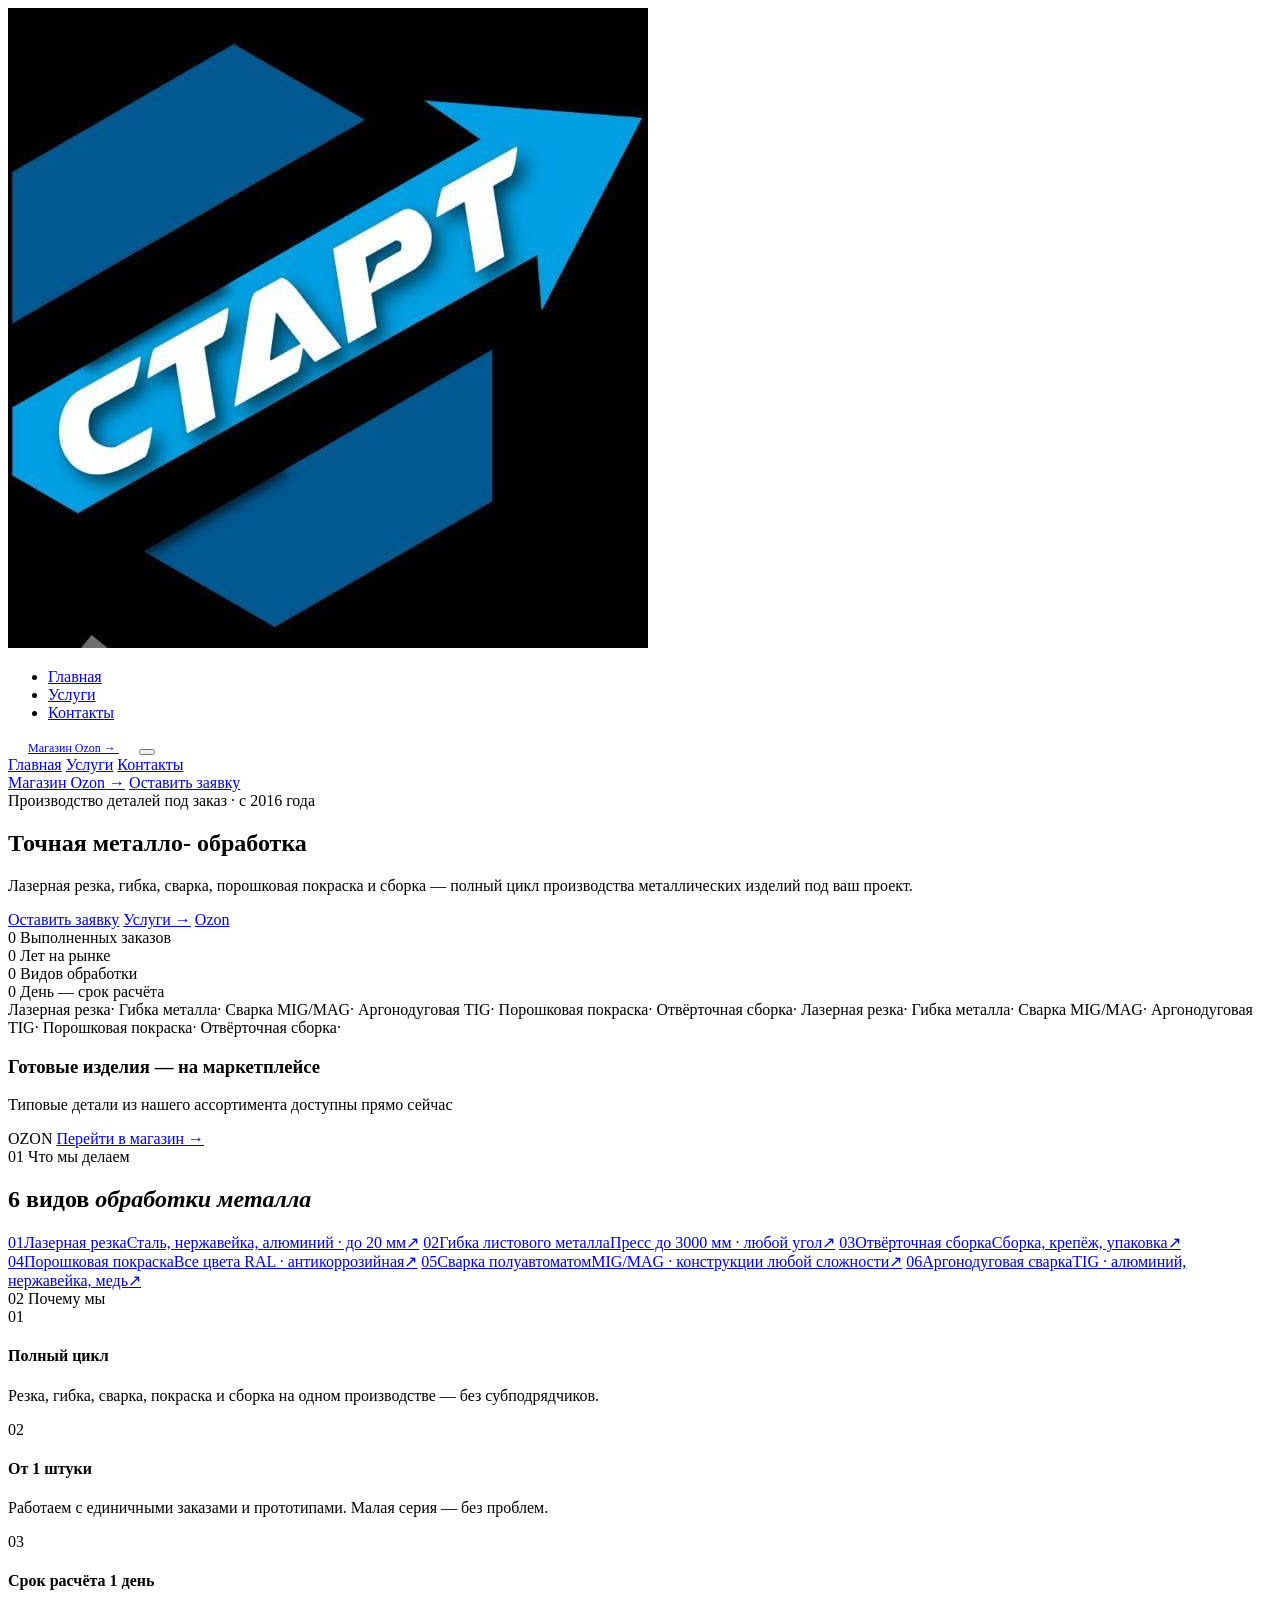
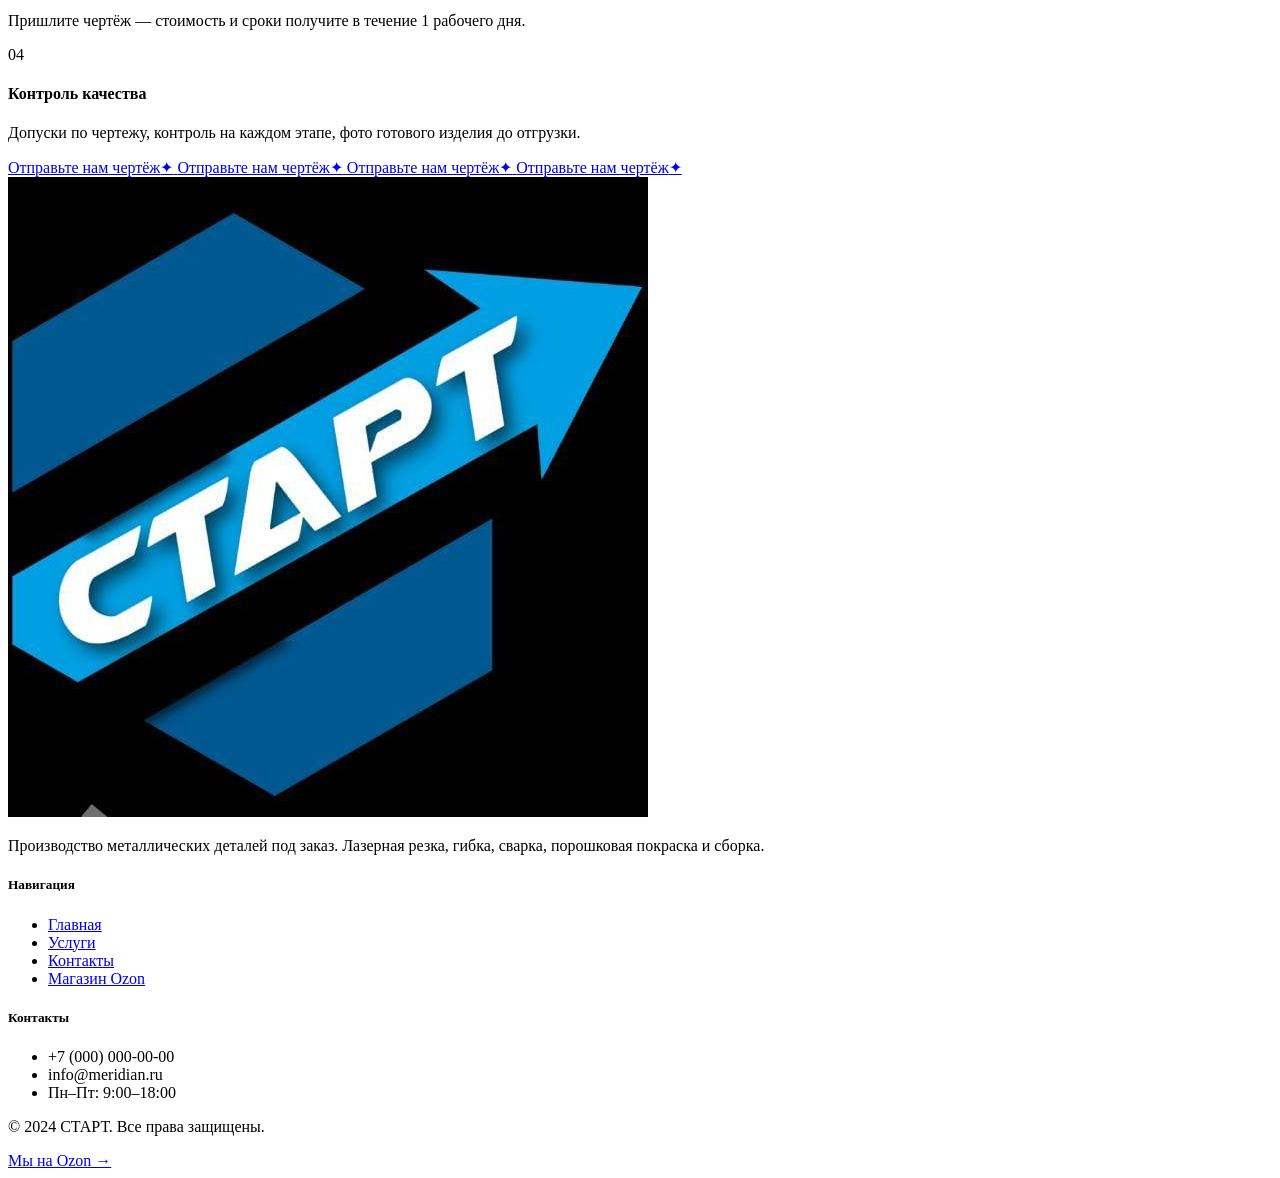
==== index.html @ c75abe1c "v 0.2" ====
<!DOCTYPE html>
<html lang="ru">
<head>
  <meta charset="UTF-8"/>
  <meta name="viewport" content="width=device-width, initial-scale=1.0"/>
  <title>СТАРТ — Металлообработка под заказ</title>
  <link rel="preconnect" href="https://fonts.googleapis.com"/>
  <link href="https://fonts.googleapis.com/css2?family=Playfair+Display:ital,wght@0,400;0,700;1,400;1,700&family=Barlow:wght@300;400;500&family=Barlow+Condensed:wght@300;400;500;600&display=swap" rel="stylesheet"/>
  <link rel="stylesheet" href="./css/base.css"/>
  <link rel="stylesheet" href="./css/index.css"/>
</head>
<body>
<div class="noise"></div>

<!-- NAV -->
<nav class="nav" id="nav">
  <a href="index.html" class="logo">
    <img src="logo.png" alt="СТАРТ" class="logo-img"/>
  </a>
  <ul class="nav-links">
    <li><a href="index.html"         class="nav-link active">Главная</a></li>
    <li><a href="html/services.html" class="nav-link">Услуги</a></li>
    <li><a href="html/contact.html"  class="nav-link">Контакты</a></li>
  </ul>
  <a href="https://www.ozon.ru" target="_blank" rel="noopener" class="btn-ozon" style="padding:10px 20px;font-size:12px;">
    Магазин Ozon →
  </a>
  <button class="burger" id="burger" onclick="toggleMenu()">
    <span></span><span></span><span></span>
  </button>
</nav>

<!-- MOBILE DRAWER -->
<div class="nav-drawer" id="navDrawer">
  <a href="index.html"         class="nav-link active" onclick="closeMenu()">Главная</a>
  <a href="html/services.html" class="nav-link"        onclick="closeMenu()">Услуги</a>
  <a href="html/contact.html"  class="nav-link"        onclick="closeMenu()">Контакты</a>
  <div class="drawer-btns">
    <a href="https://www.ozon.ru" target="_blank" rel="noopener" class="btn-ozon btn-full">Магазин Ozon →</a>
    <a href="html/contact.html" class="btn-solid btn-full" onclick="closeMenu()">Оставить заявку</a>
  </div>
</div>

<!-- HERO -->
<section class="hero">
  <div class="hero-visual">
    <div class="orb orb-1"></div>
    <div class="orb orb-2"></div>
    <div class="orb orb-3"></div>
  </div>
  <div class="hero-lines">
    <div class="hline" style="top:22%;left:0;width:38%"></div>
    <div class="hline" style="top:55%;right:0;width:44%"></div>
    <div class="hline" style="top:78%;left:0;width:20%"></div>
    <div class="vline" style="left:60%;top:0;height:100%"></div>
  </div>

  <div class="hero-body">
    <div class="hero-label">
      <span class="hero-label-line"></span>
      <span>Производство деталей под заказ · с 2016 года</span>
    </div>
    <h1 class="hero-heading">
      <span class="h-line" data-d="0">Точная</span>
      <span class="h-line" data-d="1">металло-</span>
      <span class="h-line" data-d="2">обработка</span>
    </h1>
    <div class="hero-foot">
      <p class="hero-desc">
        Лазерная резка, гибка, сварка, порошковая покраска и сборка —
        полный цикл производства металлических изделий под ваш проект.
      </p>
      <div class="hero-actions">
        <a href="html/contact.html"  class="btn-solid">Оставить заявку</a>
        <a href="html/services.html" class="btn-outline">Услуги →</a>
        <a href="https://www.ozon.ru" target="_blank" rel="noopener" class="btn-ozon">Ozon</a>
      </div>
    </div>
  </div>

  <div class="hero-stats">
    <div class="hero-stat">
      <span class="hero-stat-n" data-target="500">0</span>
      <span class="hero-stat-l">Выполненных заказов</span>
    </div>
    <div class="hero-stat">
      <span class="hero-stat-n" data-target="8">0</span>
      <span class="hero-stat-l">Лет на рынке</span>
    </div>
    <div class="hero-stat">
      <span class="hero-stat-n" data-target="6">0</span>
      <span class="hero-stat-l">Видов обработки</span>
    </div>
    <div class="hero-stat">
      <span class="hero-stat-n" data-target="1">0</span>
      <span class="hero-stat-l">День — срок расчёта</span>
    </div>
  </div>
</section>

<!-- TICKER -->
<div class="ticker-wrap">
  <div class="ticker">
    <span>Лазерная резка</span><span class="sep">·</span>
    <span>Гибка металла</span><span class="sep">·</span>
    <span>Сварка MIG/MAG</span><span class="sep">·</span>
    <span>Аргонодуговая TIG</span><span class="sep">·</span>
    <span>Порошковая покраска</span><span class="sep">·</span>
    <span>Отвёрточная сборка</span><span class="sep">·</span>
    <span>Лазерная резка</span><span class="sep">·</span>
    <span>Гибка металла</span><span class="sep">·</span>
    <span>Сварка MIG/MAG</span><span class="sep">·</span>
    <span>Аргонодуговая TIG</span><span class="sep">·</span>
    <span>Порошковая покраска</span><span class="sep">·</span>
    <span>Отвёрточная сборка</span><span class="sep">·</span>
  </div>
</div>

<!-- OZON BANNER -->
<div class="ozon-banner">
  <div class="container ozon-inner">
    <div class="ozon-text">
      <h3>Готовые изделия — на маркетплейсе</h3>
      <p>Типовые детали из нашего ассортимента доступны прямо сейчас</p>
    </div>
    <span class="ozon-logotype">OZON</span>
    <a href="https://www.ozon.ru" target="_blank" rel="noopener" class="btn-ozon">
      Перейти в магазин →
    </a>
  </div>
</div>

<!-- SERVICES -->
<section class="section">
  <div class="container">
    <div class="sec-head">
      <div class="sec-meta">
        <span class="sec-num">01</span>
        <span class="sec-tag">Что мы делаем</span>
      </div>
      <h2 class="sec-title">6 видов <em>обработки металла</em></h2>
    </div>
    <div class="svc-rows">
      <a href="html/services.html#laser"    class="svc-row reveal"><span class="svc-n">01</span><span class="svc-name">Лазерная резка</span><span class="svc-desc-short">Сталь, нержавейка, алюминий · до 20 мм</span><span class="svc-arrow">↗</span></a>
      <a href="html/services.html#bending"  class="svc-row reveal"><span class="svc-n">02</span><span class="svc-name">Гибка листового металла</span><span class="svc-desc-short">Пресс до 3000 мм · любой угол</span><span class="svc-arrow">↗</span></a>
      <a href="html/services.html#assembly" class="svc-row reveal"><span class="svc-n">03</span><span class="svc-name">Отвёрточная сборка</span><span class="svc-desc-short">Сборка, крепёж, упаковка</span><span class="svc-arrow">↗</span></a>
      <a href="html/services.html#painting" class="svc-row reveal"><span class="svc-n">04</span><span class="svc-name">Порошковая покраска</span><span class="svc-desc-short">Все цвета RAL · антикоррозийная</span><span class="svc-arrow">↗</span></a>
      <a href="html/services.html#mig"      class="svc-row reveal"><span class="svc-n">05</span><span class="svc-name">Сварка полуавтоматом</span><span class="svc-desc-short">MIG/MAG · конструкции любой сложности</span><span class="svc-arrow">↗</span></a>
      <a href="html/services.html#tig"      class="svc-row reveal"><span class="svc-n">06</span><span class="svc-name">Аргонодуговая сварка</span><span class="svc-desc-short">TIG · алюминий, нержавейка, медь</span><span class="svc-arrow">↗</span></a>
    </div>
  </div>
</section>


<!-- WHY -->
<section class="section">
  <div class="container">
    <div class="sec-head">
      <div class="sec-meta">
        <span class="sec-num">02</span>
        <span class="sec-tag">Почему мы</span>
      </div>
    </div>
    <div class="why-grid">
      <div class="why-item reveal"><div class="why-n">01</div><h4>Полный цикл</h4><p>Резка, гибка, сварка, покраска и сборка на одном производстве — без субподрядчиков.</p></div>
      <div class="why-item reveal"><div class="why-n">02</div><h4>От 1 штуки</h4><p>Работаем с единичными заказами и прототипами. Малая серия — без проблем.</p></div>
      <div class="why-item reveal"><div class="why-n">03</div><h4>Срок расчёта 1 день</h4><p>Пришлите чертёж — стоимость и сроки получите в течение 1 рабочего дня.</p></div>
      <div class="why-item reveal"><div class="why-n">04</div><h4>Контроль качества</h4><p>Допуски по чертежу, контроль на каждом этапе, фото готового изделия до отгрузки.</p></div>
    </div>
  </div>
</section>

<!-- MARQUEE CTA -->
<section class="marquee-cta">
  <a href="html/contact.html" class="marquee-cta-inner">
    <div class="marquee-track">
      <span>Отправьте нам чертёж</span><span class="mc-dot">✦</span>
      <span>Отправьте нам чертёж</span><span class="mc-dot">✦</span>
      <span>Отправьте нам чертёж</span><span class="mc-dot">✦</span>
      <span>Отправьте нам чертёж</span><span class="mc-dot">✦</span>
    </div>
  </a>
</section>

<!-- FOOTER -->
<footer class="footer">
  <div class="container">
    <div class="footer-grid">
      <div class="footer-brand">
        <a href="index.html" class="logo">
    <img src="logo.png" alt="СТАРТ" class="logo-img"/>
  </a>
        <p>Производство металлических деталей под заказ. Лазерная резка, гибка, сварка, порошковая покраска и сборка.</p>
      </div>
      <div class="footer-col">
        <h5>Навигация</h5>
        <ul>
          <li><a href="index.html">Главная</a></li>
          <li><a href="html/services.html">Услуги</a></li>
          <li><a href="html/contact.html">Контакты</a></li>
          <li><a href="https://www.ozon.ru" target="_blank" rel="noopener">Магазин Ozon</a></li>
        </ul>
      </div>
      <div class="footer-col">
        <h5>Контакты</h5>
        <ul>
          <li><span>+7 (000) 000-00-00</span></li>
          <li><span>info@meridian.ru</span></li>
          <li><span>Пн–Пт: 9:00–18:00</span></li>
        </ul>
      </div>
    </div>
    <div class="footer-bottom">
      <p class="footer-copy">© 2024 СТАРТ. Все права защищены.</p>
      <a href="https://www.ozon.ru" target="_blank" rel="noopener" class="footer-ozon">Мы на Ozon →</a>
    </div>
  </div>
</footer>

<script src="js/main.js"></script>
</body>
</html>
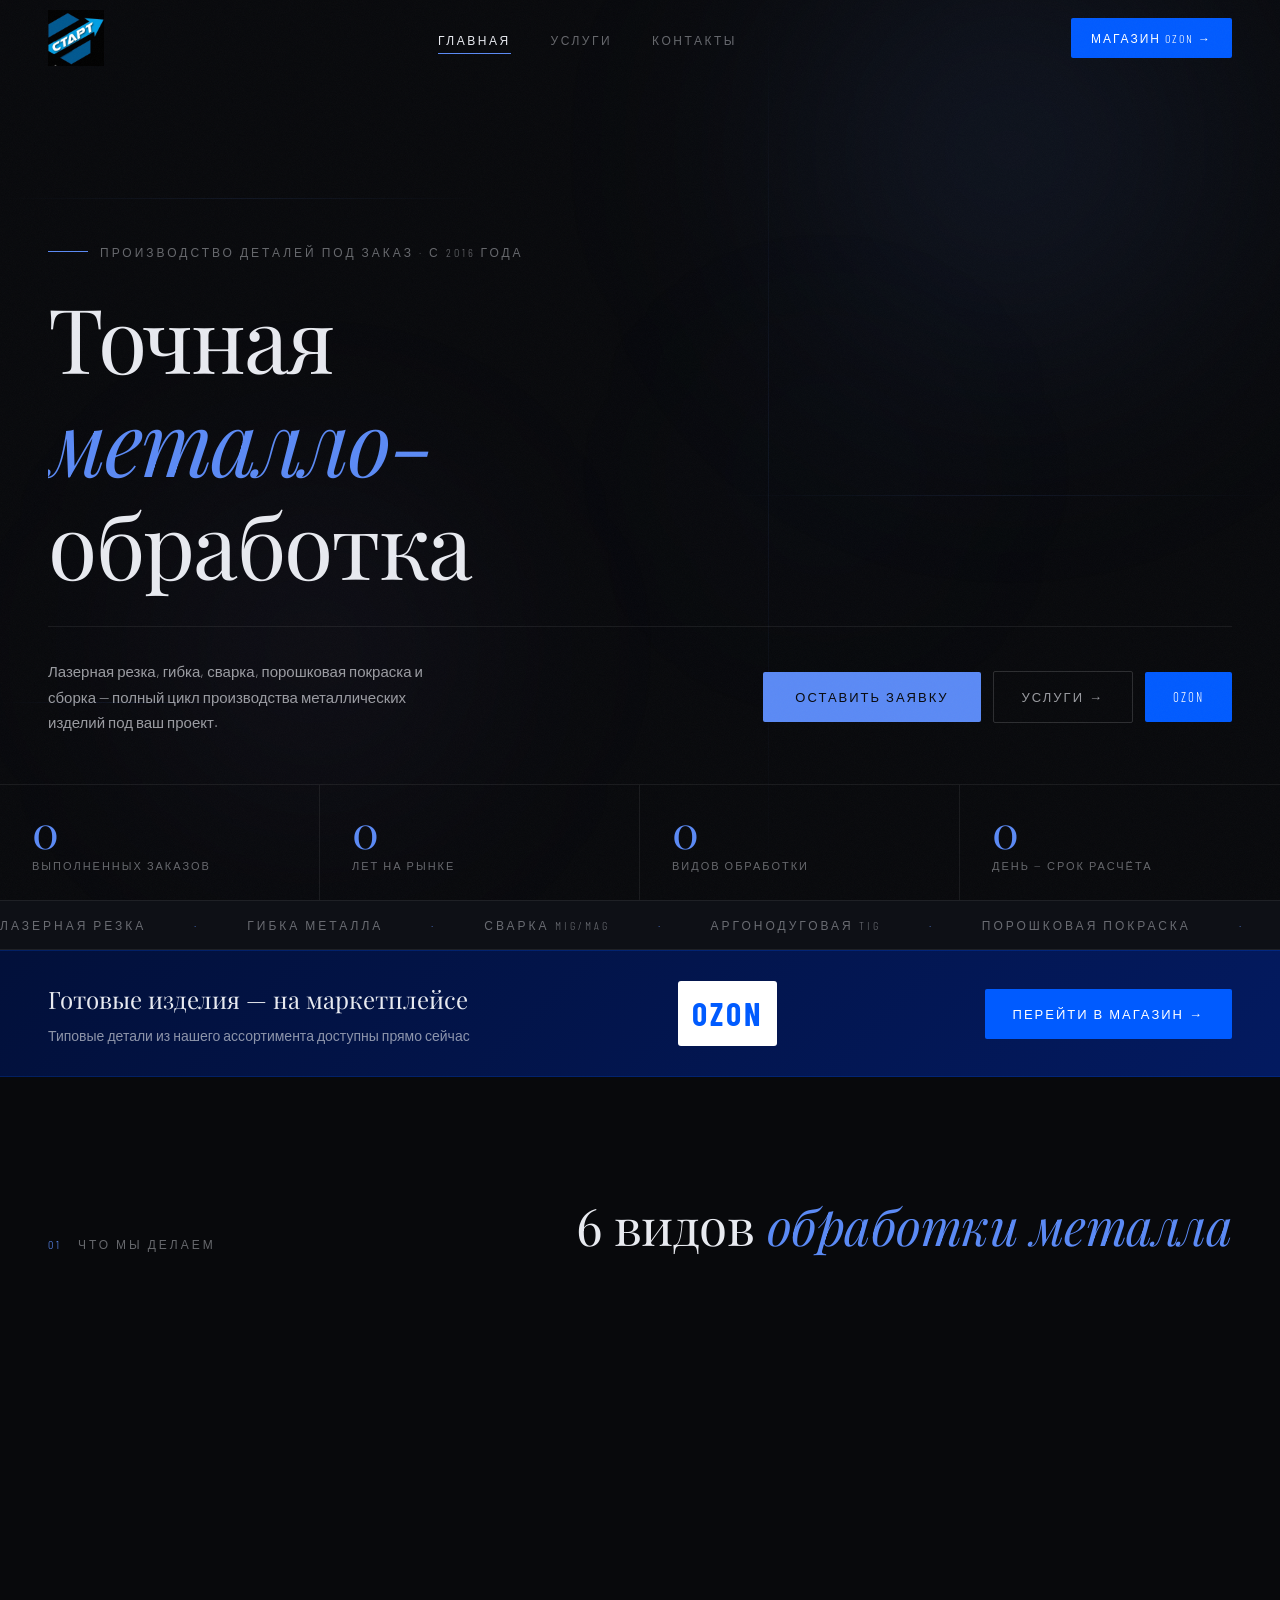
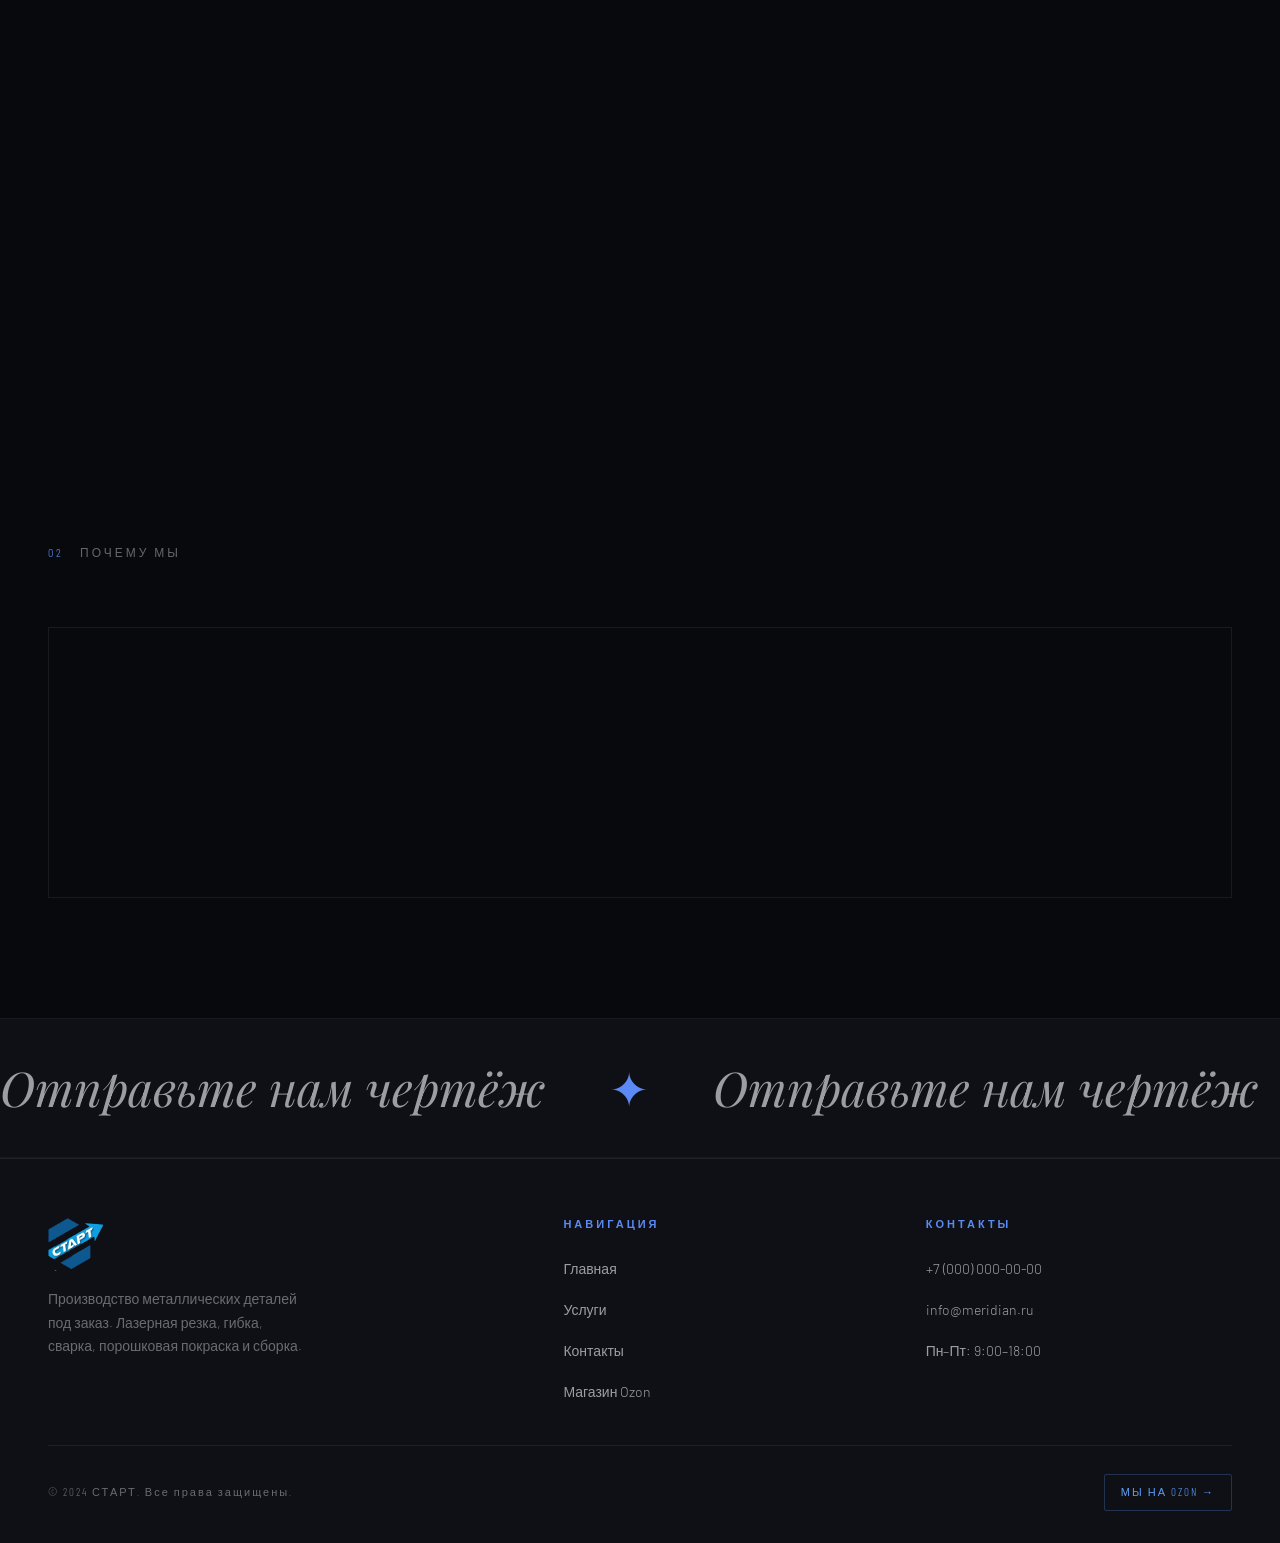
==== commit 33e1415a: "v 0.2" ====
--- a/index.html
+++ b/index.html
@@ -6,8 +6,8 @@
   <title>СТАРТ — Металлообработка под заказ</title>
   <link rel="preconnect" href="https://fonts.googleapis.com"/>
   <link href="https://fonts.googleapis.com/css2?family=Playfair+Display:ital,wght@0,400;0,700;1,400;1,700&family=Barlow:wght@300;400;500&family=Barlow+Condensed:wght@300;400;500;600&display=swap" rel="stylesheet"/>
-  <link rel="stylesheet" href="./css/base.css"/>
-  <link rel="stylesheet" href="./css/index.css"/>
+  <link rel="stylesheet" href="../CSS/base.css"/>
+  <link rel="stylesheet" href="../CSS/index.css"/>
 </head>
 <body>
 <div class="noise"></div>
--- a/CSS/base.css
+++ b/CSS/base.css
@@ -0,0 +1,621 @@
+/* =============================================
+   BASE.CSS — Общие стили
+   Тот же визуальный язык: Playfair + Barlow,
+   тёмный фон, атмосферные орбы, noise.
+   Акцент — янтарно-стальной под металл.
+   Курсор — стандартный браузерный.
+   ============================================= */
+
+:root {
+  --ink:        #08090c;
+  --ink-2:      #0e1016;
+  --ink-3:      #161820;
+  --surface:    #1c1e28;
+  --border:     rgba(255,255,255,0.07);
+  --border-hi:  rgba(255,255,255,0.15);
+  --text:       #e8eaf0;
+  --muted:      rgba(232,234,240,0.42);
+  --muted-hi:   rgba(232,234,240,0.65);
+  --accent:     #5b8af5;          /* синий — оригинальный акцент   */
+  --accent-2:   #a78bfa;          /* фиолетовый второй акцент      */
+  --accent-glow:rgba(91,138,245,0.18);
+  --accent-dim: rgba(91,138,245,0.10);
+
+  --ff-display: 'Playfair Display', serif;
+  --ff-body:    'Barlow', sans-serif;
+  --ff-cond:    'Barlow Condensed', sans-serif;
+
+  --nav-h: 76px;
+  --ease:  cubic-bezier(0.22, 1, 0.36, 1);
+}
+
+*, *::before, *::after { box-sizing: border-box; margin: 0; padding: 0; }
+html { scroll-behavior: smooth; }
+
+body {
+  background: var(--ink);
+  color: var(--text);
+  font-family: var(--ff-body);
+  font-size: 17px;
+  font-weight: 300;
+  line-height: 1.7;
+  overflow-x: hidden;
+}
+
+a { color: inherit; text-decoration: none; }
+img { max-width: 100%; display: block; }
+
+/* NOISE */
+.noise {
+  position: fixed;
+  inset: 0;
+  z-index: 999;
+  pointer-events: none;
+  opacity: 0.032;
+  background-image: url("data:image/svg+xml,%3Csvg viewBox='0 0 256 256' xmlns='http://www.w3.org/2000/svg'%3E%3Cfilter id='n'%3E%3CfeTurbulence type='fractalNoise' baseFrequency='0.9' numOctaves='4' stitchTiles='stitch'/%3E%3C/filter%3E%3Crect width='100%25' height='100%25' filter='url(%23n)'/%3E%3C/svg%3E");
+  background-size: 180px;
+}
+
+/* ─── UTILITIES ────────────────────────────── */
+.container {
+  max-width: 1280px;
+  margin: 0 auto;
+  padding: 0 48px;
+}
+
+.section { padding: 120px 0; }
+
+.sec-head {
+  display: flex;
+  justify-content: space-between;
+  align-items: flex-end;
+  margin-bottom: 64px;
+  gap: 24px;
+}
+
+.sec-meta { display: flex; align-items: center; gap: 16px; }
+
+.sec-num {
+  font-family: var(--ff-cond);
+  font-size: 12px;
+  letter-spacing: 3px;
+  color: var(--accent);
+}
+
+.sec-tag {
+  font-family: var(--ff-cond);
+  font-size: 12px;
+  letter-spacing: 3px;
+  text-transform: uppercase;
+  color: var(--muted);
+}
+
+.sec-title {
+  font-family: var(--ff-display);
+  font-size: clamp(34px, 4vw, 52px);
+  font-weight: 400;
+  line-height: 1.12;
+  letter-spacing: -0.5px;
+}
+
+.sec-title em { font-style: italic; color: var(--accent); }
+
+.sec-link {
+  font-family: var(--ff-cond);
+  font-size: 13px;
+  letter-spacing: 2px;
+  text-transform: uppercase;
+  color: var(--muted-hi);
+  border-bottom: 1px solid var(--border-hi);
+  padding-bottom: 2px;
+  transition: color 0.3s, border-color 0.3s;
+  white-space: nowrap;
+}
+
+.sec-link:hover { color: var(--accent); border-color: var(--accent); }
+
+/* ─── BUTTONS ──────────────────────────────── */
+.btn-solid {
+  display: inline-flex;
+  align-items: center;
+  gap: 10px;
+  background: var(--accent);
+  color: #08090c;
+  font-family: var(--ff-cond);
+  font-size: 13px;
+  letter-spacing: 2px;
+  text-transform: uppercase;
+  padding: 14px 32px;
+  border: none;
+  border-radius: 2px;
+  cursor: pointer;
+  transition: transform 0.3s var(--ease), box-shadow 0.3s var(--ease);
+  position: relative;
+  overflow: hidden;
+}
+
+.btn-solid::after {
+  content: '';
+  position: absolute;
+  inset: 0;
+  background: linear-gradient(135deg, transparent 40%, rgba(255,255,255,0.15));
+  opacity: 0;
+  transition: opacity 0.3s;
+}
+
+.btn-solid:hover { transform: translateY(-2px); box-shadow: 0 12px 36px var(--accent-glow); }
+.btn-solid:hover::after { opacity: 1; }
+
+.btn-outline {
+  display: inline-flex;
+  align-items: center;
+  gap: 10px;
+  font-family: var(--ff-cond);
+  font-size: 13px;
+  letter-spacing: 2px;
+  text-transform: uppercase;
+  color: var(--muted-hi);
+  border: 1px solid var(--border-hi);
+  padding: 14px 28px;
+  border-radius: 2px;
+  cursor: pointer;
+  transition: all 0.3s var(--ease);
+  background: none;
+}
+
+.btn-outline:hover {
+  color: var(--text);
+  border-color: var(--accent);
+  background: var(--accent-glow);
+}
+
+.btn-ozon {
+  display: inline-flex;
+  align-items: center;
+  gap: 8px;
+  background: #005bff;
+  color: #fff;
+  font-family: var(--ff-cond);
+  font-size: 13px;
+  letter-spacing: 2px;
+  text-transform: uppercase;
+  padding: 14px 28px;
+  border-radius: 2px;
+  cursor: pointer;
+  border: none;
+  transition: transform 0.3s var(--ease), box-shadow 0.3s;
+}
+
+.btn-ozon:hover {
+  transform: translateY(-2px);
+  box-shadow: 0 10px 32px rgba(0,91,255,0.35);
+}
+
+.btn-full { width: 100%; justify-content: center; }
+
+/* ─── NAVIGATION ───────────────────────────── */
+.nav {
+  position: fixed;
+  inset: 0 0 auto;
+  z-index: 500;
+  height: var(--nav-h);
+  display: flex;
+  align-items: center;
+  justify-content: space-between;
+  padding: 0 48px;
+  transition: background 0.4s, border-color 0.4s;
+}
+
+.nav.scrolled {
+  background: rgba(8,9,12,0.93);
+  backdrop-filter: blur(24px);
+  -webkit-backdrop-filter: blur(24px);
+  border-bottom: 1px solid var(--border);
+}
+
+.logo {
+  display: flex;
+  align-items: center;
+  flex-shrink: 0;
+}
+
+.logo-img {
+  height: 56px;
+  width: auto;
+  display: block;
+  object-fit: contain;
+  mix-blend-mode: lighten;
+}
+
+/* Fallback-текст (если картинка не загрузится) */
+.logo-name {
+  font-family: var(--ff-cond);
+  font-size: 15px;
+  font-weight: 500;
+  letter-spacing: 5px;
+  text-transform: uppercase;
+  line-height: 1;
+}
+
+.logo-sub {
+  font-family: var(--ff-body);
+  font-size: 9px;
+  letter-spacing: 2px;
+  text-transform: uppercase;
+  color: var(--muted);
+  margin-top: 3px;
+}
+
+.nav-links {
+  display: flex;
+  list-style: none;
+  gap: 40px;
+  align-items: center;
+}
+
+.nav-link {
+  font-family: var(--ff-cond);
+  font-size: 12px;
+  letter-spacing: 2.5px;
+  text-transform: uppercase;
+  color: var(--muted);
+  position: relative;
+  transition: color 0.3s;
+  padding: 4px 0;
+}
+
+.nav-link::after {
+  content: '';
+  position: absolute;
+  bottom: -3px; left: 0;
+  width: 0; height: 1px;
+  background: var(--accent);
+  transition: width 0.3s var(--ease);
+}
+
+.nav-link:hover, .nav-link.active { color: var(--text); }
+.nav-link:hover::after, .nav-link.active::after { width: 100%; }
+
+/* BURGER */
+.burger {
+  display: none;
+  flex-direction: column;
+  gap: 5px;
+  background: none;
+  border: none;
+  cursor: pointer;
+  padding: 6px;
+}
+
+.burger span {
+  display: block;
+  height: 1.5px;
+  background: var(--text);
+  border-radius: 2px;
+  transition: all 0.3s var(--ease);
+}
+
+.burger span:nth-child(1) { width: 22px; }
+.burger span:nth-child(2) { width: 16px; }
+.burger span:nth-child(3) { width: 22px; }
+
+.burger.open span:nth-child(1) { transform: translateY(6.5px) rotate(45deg); width: 22px; }
+.burger.open span:nth-child(2) { opacity: 0; transform: scaleX(0); }
+.burger.open span:nth-child(3) { transform: translateY(-6.5px) rotate(-45deg); width: 22px; }
+
+/* MOBILE DRAWER */
+.nav-drawer {
+  display: none;
+  position: fixed;
+  top: var(--nav-h);
+  left: 0; right: 0;
+  background: rgba(8,9,12,0.98);
+  backdrop-filter: blur(24px);
+  border-bottom: 1px solid var(--border);
+  padding: 36px 24px;
+  flex-direction: column;
+  gap: 4px;
+  z-index: 490;
+}
+
+.nav-drawer.open { display: flex; }
+
+.nav-drawer .nav-link {
+  font-size: 22px;
+  letter-spacing: 3px;
+  padding: 14px 0;
+  border-bottom: 1px solid var(--border);
+  color: var(--muted-hi);
+}
+
+.nav-drawer .nav-link::after { display: none; }
+.nav-drawer .nav-link:hover,
+.nav-drawer .nav-link.active { color: var(--accent); }
+
+.drawer-btns {
+  display: flex;
+  flex-direction: column;
+  gap: 10px;
+  margin-top: 20px;
+}
+
+/* ─── HERO BG ELEMENTS ─────────────────────── */
+.hero-visual {
+  position: absolute;
+  inset: 0;
+  overflow: hidden;
+  pointer-events: none;
+}
+
+.orb {
+  position: absolute;
+  border-radius: 50%;
+  filter: blur(110px);
+}
+
+.orb-1 {
+  width: 700px; height: 700px;
+  background: radial-gradient(circle, rgba(91,138,245,0.12), transparent 65%);
+  top: -200px; right: -80px;
+  animation: drift1 12s ease-in-out infinite;
+}
+
+.orb-2 {
+  width: 500px; height: 500px;
+  background: radial-gradient(circle, rgba(167,139,250,0.08), transparent 65%);
+  bottom: 0; left: 5%;
+  animation: drift2 16s ease-in-out infinite;
+}
+
+.orb-3 {
+  width: 320px; height: 320px;
+  background: radial-gradient(circle, rgba(91,138,245,0.06), transparent 65%);
+  top: 35%; left: 52%;
+  animation: drift1 20s ease-in-out infinite reverse;
+}
+
+@keyframes drift1 {
+  0%,100% { transform: translate(0,0) scale(1); }
+  50%      { transform: translate(-40px,50px) scale(1.04); }
+}
+@keyframes drift2 {
+  0%,100% { transform: translate(0,0); }
+  50%      { transform: translate(50px,-30px); }
+}
+
+/* ─── INNER PAGE HERO ──────────────────────── */
+.inner-hero {
+  position: relative;
+  padding: calc(var(--nav-h) + 80px) 0 72px;
+  border-bottom: 1px solid var(--border);
+  overflow: hidden;
+  min-height: 48vh;
+  display: flex;
+  align-items: flex-end;
+}
+
+.inner-hero-body {
+  position: relative;
+  z-index: 1;
+  width: 100%;
+}
+
+.breadcrumb {
+  display: flex;
+  align-items: center;
+  gap: 12px;
+  margin-bottom: 20px;
+  animation: revealUp 0.6s var(--ease) 0.15s both;
+}
+
+.breadcrumb-sep { color: var(--border-hi); font-family: var(--ff-cond); }
+
+.breadcrumb span {
+  font-family: var(--ff-cond);
+  font-size: 12px;
+  letter-spacing: 2px;
+  text-transform: uppercase;
+  color: var(--muted);
+}
+
+.breadcrumb .bc-active { color: var(--accent); }
+
+.inner-hero-title {
+  font-family: var(--ff-display);
+  font-size: clamp(56px, 9vw, 116px);
+  font-weight: 400;
+  line-height: 1.1;
+  letter-spacing: -2px;
+  overflow: visible;
+  animation: revealUp 0.8s var(--ease) 0.3s both;
+}
+
+.inner-hero-title em {
+  font-style: italic;
+  color: var(--accent);
+  display: block;
+  overflow: visible;
+}
+
+/* ─── TICKER ───────────────────────────────── */
+.ticker-wrap {
+  overflow: hidden;
+  border-top: 1px solid var(--border);
+  border-bottom: 1px solid var(--border);
+  background: var(--ink-2);
+  padding: 14px 0;
+}
+
+.ticker {
+  display: flex;
+  gap: 48px;
+  width: max-content;
+  animation: tickerMove 22s linear infinite;
+  white-space: nowrap;
+}
+
+.ticker span {
+  font-family: var(--ff-cond);
+  font-size: 12px;
+  letter-spacing: 3px;
+  text-transform: uppercase;
+  color: var(--muted);
+}
+
+.ticker .sep { color: var(--accent); }
+
+@keyframes tickerMove {
+  from { transform: translateX(0); }
+  to   { transform: translateX(-50%); }
+}
+
+/* ─── MARQUEE CTA ──────────────────────────── */
+.marquee-cta {
+  overflow: hidden;
+  border-top: 1px solid var(--border);
+  border-bottom: 1px solid var(--border);
+}
+
+.marquee-cta-inner {
+  display: block;
+  padding: 28px 0;
+  background: var(--ink-2);
+  transition: background 0.3s;
+}
+
+.marquee-cta-inner:hover { background: var(--ink-3); }
+
+.marquee-track {
+  display: flex;
+  width: max-content;
+  gap: 64px;
+  white-space: nowrap;
+  animation: tickerMove 16s linear infinite;
+}
+
+.marquee-track span {
+  font-family: var(--ff-display);
+  font-size: clamp(28px, 4vw, 48px);
+  font-weight: 400;
+  font-style: italic;
+  color: var(--muted-hi);
+  transition: color 0.3s;
+}
+
+.marquee-cta-inner:hover .marquee-track span { color: var(--text); }
+.mc-dot { font-style: normal !important; color: var(--accent) !important; }
+
+/* ─── FOOTER ───────────────────────────────── */
+.footer {
+  padding: 56px 0 32px;
+  border-top: 1px solid var(--border);
+  background: var(--ink-2);
+}
+
+.footer-grid {
+  display: grid;
+  grid-template-columns: 1.5fr 1fr 1fr;
+  gap: 56px;
+  margin-bottom: 40px;
+}
+
+.footer-brand p {
+  font-size: 14px;
+  color: var(--muted);
+  line-height: 1.7;
+  max-width: 260px;
+  margin-top: 16px;
+}
+
+.footer-col h5 {
+  font-family: var(--ff-cond);
+  font-size: 11px;
+  letter-spacing: 3px;
+  text-transform: uppercase;
+  color: var(--accent);
+  margin-bottom: 20px;
+}
+
+.footer-col ul { list-style: none; display: flex; flex-direction: column; gap: 12px; }
+
+.footer-col li a,
+.footer-col li span {
+  font-size: 14px;
+  color: var(--muted-hi);
+  transition: color 0.3s;
+}
+
+.footer-col li a:hover { color: var(--accent); }
+
+.footer-bottom {
+  display: flex;
+  align-items: center;
+  justify-content: space-between;
+  padding-top: 28px;
+  border-top: 1px solid var(--border);
+}
+
+.footer-copy {
+  font-family: var(--ff-cond);
+  font-size: 11px;
+  letter-spacing: 2px;
+  color: var(--muted);
+}
+
+.footer-ozon {
+  display: inline-flex;
+  align-items: center;
+  gap: 8px;
+  font-family: var(--ff-cond);
+  font-size: 11px;
+  letter-spacing: 2px;
+  text-transform: uppercase;
+  color: #5b9cf6;
+  border: 1px solid rgba(91,156,246,0.25);
+  padding: 8px 16px;
+  border-radius: 2px;
+  transition: all 0.3s;
+}
+
+.footer-ozon:hover { background: rgba(91,156,246,0.1); border-color: #5b9cf6; }
+
+/* ─── SCROLL REVEAL ────────────────────────── */
+.reveal {
+  opacity: 0;
+  transform: translateY(24px);
+  transition: opacity 0.65s var(--ease), transform 0.65s var(--ease);
+}
+.reveal.in { opacity: 1; transform: none; }
+
+/* ─── KEYFRAMES ────────────────────────────── */
+@keyframes revealUp {
+  from { opacity: 0; transform: translateY(20px); }
+  to   { opacity: 1; transform: none; }
+}
+
+/* inset отрицательный — гарантирует что буквы не обрезаются сверху/снизу */
+@keyframes revealClip {
+  from { clip-path: inset(110% 0 0 0); }
+  to   { clip-path: inset(-20% 0 -20% 0); }
+}
+
+/* ─── RESPONSIVE BASE ──────────────────────── */
+@media (max-width: 960px) {
+  .container { padding: 0 24px; }
+  .nav { padding: 0 24px; }
+  .nav-links { display: none; }
+  .nav .btn-ozon { display: none; }
+  .burger { display: flex; }
+  .section { padding: 80px 0; }
+  .footer-grid { grid-template-columns: 1fr 1fr; gap: 36px; }
+  .footer-brand { grid-column: 1 / -1; }
+  .footer-bottom { flex-direction: column; gap: 16px; text-align: center; }
+}
+
+@media (max-width: 480px) {
+  .container { padding: 0 16px; }
+  .nav { padding: 0 16px; }
+  .footer-grid { grid-template-columns: 1fr; }
+  .section { padding: 60px 0; }
+  .inner-hero-title { letter-spacing: -1.5px; }
+}
--- a/CSS/index.css
+++ b/CSS/index.css
@@ -0,0 +1,383 @@
+/* =============================================
+   INDEX.CSS — Главная страница
+   ============================================= */
+
+/* ─── HERO ─────────────────────────────────── */
+.hero {
+  position: relative;
+  min-height: 100svh;
+  display: flex;
+  flex-direction: column;
+  justify-content: flex-end;
+  padding-top: var(--nav-h);
+  overflow: hidden;
+}
+
+.hero-lines {
+  position: absolute;
+  inset: 0;
+  pointer-events: none;
+}
+
+.hline {
+  position: absolute;
+  height: 1px;
+  background: linear-gradient(to right, transparent, rgba(91,138,245,0.1), transparent);
+}
+
+.vline {
+  position: absolute;
+  width: 1px;
+  background: linear-gradient(to bottom, transparent, rgba(91,138,245,0.08), transparent);
+}
+
+.hero-body {
+  position: relative;
+  z-index: 1;
+  padding: 60px 48px 0;
+  max-width: 1280px;
+  margin: 0 auto;
+  width: 100%;
+}
+
+.hero-label {
+  display: flex;
+  align-items: center;
+  gap: 12px;
+  margin-bottom: 28px;
+  opacity: 0;
+  animation: revealUp 0.8s var(--ease) 0.25s forwards;
+}
+
+.hero-label-line {
+  display: block;
+  width: 40px; height: 1px;
+  background: var(--accent);
+  flex-shrink: 0;
+}
+
+.hero-label span {
+  font-family: var(--ff-cond);
+  font-size: 12px;
+  letter-spacing: 3px;
+  text-transform: uppercase;
+  color: var(--muted);
+}
+
+.hero-heading {
+  font-family: var(--ff-display);
+  font-size: clamp(48px, 7vw, 100px);
+  font-weight: 400;
+  line-height: 1.05;
+  letter-spacing: -2px;
+  margin-bottom: 0;
+  overflow: visible;
+}
+
+.h-line {
+  display: block;
+  padding: 0.1em 0 0.15em;
+  margin: -0.1em 0 -0.15em;
+  clip-path: inset(0 0 100% 0);
+  animation: revealClip 0.9s var(--ease) forwards;
+}
+
+.h-line[data-d="0"] { animation-delay: 0.35s; }
+.h-line[data-d="1"] { animation-delay: 0.55s; font-style: italic; color: var(--accent); }
+.h-line[data-d="2"] { animation-delay: 0.75s; }
+
+.hero-foot {
+  display: flex;
+  align-items: center;
+  justify-content: space-between;
+  gap: 32px;
+  padding: 32px 0 48px;
+  margin-top: 36px;
+  border-top: 1px solid var(--border);
+  opacity: 0;
+  animation: revealUp 0.8s var(--ease) 0.95s forwards;
+  flex-wrap: wrap;
+}
+
+.hero-desc {
+  font-size: 15px;
+  color: var(--muted-hi);
+  line-height: 1.7;
+  max-width: 400px;
+  flex-shrink: 0;
+}
+
+.hero-actions {
+  display: flex;
+  gap: 12px;
+  align-items: center;
+  flex-wrap: wrap;
+  flex-shrink: 0;
+}
+
+/* STATS ROW */
+.hero-stats {
+  position: relative;
+  z-index: 1;
+  display: grid;
+  grid-template-columns: repeat(4, 1fr);
+  border-top: 1px solid var(--border);
+  opacity: 0;
+  animation: revealUp 0.8s var(--ease) 1.15s forwards;
+}
+
+.hero-stat {
+  padding: 24px 32px;
+  border-right: 1px solid var(--border);
+  display: flex;
+  flex-direction: column;
+  gap: 4px;
+}
+
+.hero-stat:last-child { border-right: none; }
+
+.hero-stat-n {
+  font-family: var(--ff-display);
+  font-size: clamp(32px, 3.5vw, 48px);
+  font-weight: 400;
+  color: var(--accent);
+  letter-spacing: -2px;
+  line-height: 1;
+}
+
+.hero-stat-l {
+  font-family: var(--ff-cond);
+  font-size: 11px;
+  letter-spacing: 2px;
+  text-transform: uppercase;
+  color: var(--muted);
+}
+
+/* ─── OZON BANNER ──────────────────────────── */
+.ozon-banner {
+  background: linear-gradient(135deg, #02103a, #031a60);
+  border-top: 1px solid rgba(0,91,255,0.2);
+  border-bottom: 1px solid rgba(0,91,255,0.2);
+  padding: 28px 0;
+}
+
+.ozon-inner {
+  display: flex;
+  align-items: center;
+  justify-content: space-between;
+  gap: 24px;
+  flex-wrap: wrap;
+}
+
+.ozon-text h3 {
+  font-family: var(--ff-display);
+  font-size: clamp(18px, 2vw, 24px);
+  font-weight: 400;
+  margin-bottom: 4px;
+}
+
+.ozon-text p {
+  font-size: 14px;
+  color: rgba(255,255,255,0.55);
+}
+
+.ozon-logotype {
+  font-family: var(--ff-cond);
+  font-size: 32px;
+  font-weight: 700;
+  letter-spacing: 3px;
+  background: #fff;
+  color: #005bff;
+  padding: 5px 14px;
+  border-radius: 3px;
+  flex-shrink: 0;
+}
+
+/* ─── SERVICES LIST (index style) ──────────── */
+.svc-rows { display: flex; flex-direction: column; }
+
+.svc-row {
+  display: grid;
+  grid-template-columns: 52px 1fr 1fr 28px;
+  align-items: center;
+  gap: 24px;
+  padding: 26px 0;
+  border-top: 1px solid var(--border);
+  cursor: pointer;
+  position: relative;
+  overflow: hidden;
+  transition: all 0.3s var(--ease);
+  text-decoration: none;
+}
+
+.svc-row:last-child { border-bottom: 1px solid var(--border); }
+
+.svc-row::before {
+  content: '';
+  position: absolute;
+  inset: 0;
+  background: var(--ink-3);
+  transform: translateX(-100%);
+  transition: transform 0.4s var(--ease);
+  z-index: 0;
+}
+
+.svc-row:hover::before { transform: translateX(0); }
+.svc-row > * { position: relative; z-index: 1; }
+
+.svc-n {
+  font-family: var(--ff-cond);
+  font-size: 11px;
+  letter-spacing: 2px;
+  color: var(--accent);
+}
+
+.svc-name {
+  font-family: var(--ff-display);
+  font-size: clamp(18px, 2.2vw, 26px);
+  font-weight: 400;
+  transition: color 0.3s;
+}
+
+.svc-row:hover .svc-name { color: var(--accent); }
+
+.svc-desc-short {
+  font-size: 14px;
+  color: var(--muted);
+  text-align: right;
+  transition: color 0.3s;
+}
+
+.svc-row:hover .svc-desc-short { color: var(--muted-hi); }
+
+.svc-arrow {
+  font-size: 18px;
+  color: var(--muted);
+  transition: all 0.3s;
+  text-align: right;
+}
+
+.svc-row:hover .svc-arrow { color: var(--accent); transform: translate(4px,-4px); }
+
+/* ─── PRODUCTION PHOTOS ────────────────────── */
+.photo-grid {
+  display: grid;
+  grid-template-columns: repeat(3, 1fr);
+  gap: 2px;
+  border-top: 1px solid var(--border);
+  border-bottom: 1px solid var(--border);
+}
+
+.photo-cell {
+  position: relative;
+  aspect-ratio: 4/3;
+  background: var(--surface);
+  overflow: hidden;
+}
+
+.photo-placeholder {
+  position: absolute;
+  inset: 0;
+  display: flex;
+  flex-direction: column;
+  align-items: center;
+  justify-content: center;
+  gap: 10px;
+  background: linear-gradient(160deg, var(--ink-3), var(--surface));
+}
+
+.photo-placeholder svg {
+  width: 36px; height: 36px;
+  color: var(--accent);
+  opacity: 0.35;
+}
+
+.photo-placeholder span {
+  font-family: var(--ff-cond);
+  font-size: 10px;
+  letter-spacing: 2px;
+  text-transform: uppercase;
+  color: var(--muted);
+}
+
+.photo-cell img {
+  width: 100%; height: 100%;
+  object-fit: cover;
+  opacity: 0.75;
+  transition: opacity 0.4s, transform 0.5s var(--ease);
+}
+
+.photo-cell:hover img { opacity: 0.95; transform: scale(1.04); }
+
+.photo-label {
+  position: absolute;
+  bottom: 0; left: 0; right: 0;
+  padding: 28px 18px 14px;
+  background: linear-gradient(to top, rgba(8,9,12,0.8), transparent);
+  font-family: var(--ff-cond);
+  font-size: 11px;
+  letter-spacing: 2px;
+  text-transform: uppercase;
+  color: var(--text);
+}
+
+/* ─── WHY GRID ─────────────────────────────── */
+.why-grid {
+  display: grid;
+  grid-template-columns: repeat(4, 1fr);
+  border: 1px solid var(--border);
+}
+
+.why-item {
+  padding: 40px 32px;
+  border-right: 1px solid var(--border);
+  position: relative;
+  transition: background 0.3s;
+}
+
+.why-item:last-child { border-right: none; }
+.why-item:hover { background: var(--ink-3); }
+
+.why-n {
+  font-family: var(--ff-display);
+  font-size: 60px;
+  font-weight: 400;
+  color: rgba(91,138,245,0.1);
+  line-height: 1;
+  margin-bottom: 16px;
+}
+
+.why-item h4 {
+  font-family: var(--ff-display);
+  font-size: 20px;
+  font-weight: 400;
+  margin-bottom: 10px;
+}
+
+.why-item p { font-size: 14px; color: var(--muted-hi); line-height: 1.65; }
+
+/* ─── RESPONSIVE INDEX ─────────────────────── */
+@media (max-width: 960px) {
+  .hero-body { padding: 40px 24px 0; }
+  .hero-foot { flex-direction: column; align-items: flex-start; gap: 20px; }
+  .hero-stats { grid-template-columns: repeat(2, 1fr); }
+  .hero-stat:nth-child(2) { border-right: none; }
+  .hero-stat:nth-child(1),
+  .hero-stat:nth-child(2) { border-bottom: 1px solid var(--border); }
+  .svc-row { grid-template-columns: 40px 1fr 22px; }
+  .svc-desc-short { display: none; }
+  .why-grid { grid-template-columns: 1fr 1fr; }
+  .why-item:nth-child(2) { border-right: none; }
+  .why-item:nth-child(1),
+  .why-item:nth-child(2) { border-bottom: 1px solid var(--border); }
+  .ozon-inner { flex-direction: column; align-items: flex-start; }
+}
+
+@media (max-width: 480px) {
+  .hero-body { padding: 32px 16px 0; }
+  .hero-heading { font-size: clamp(40px, 12vw, 64px); letter-spacing: -1px; }
+  .hero-stats { grid-template-columns: 1fr 1fr; }
+  .hero-stat { padding: 18px 16px; }
+  .why-grid { grid-template-columns: 1fr; }
+  .why-item { border-right: none; border-bottom: 1px solid var(--border); }
+}
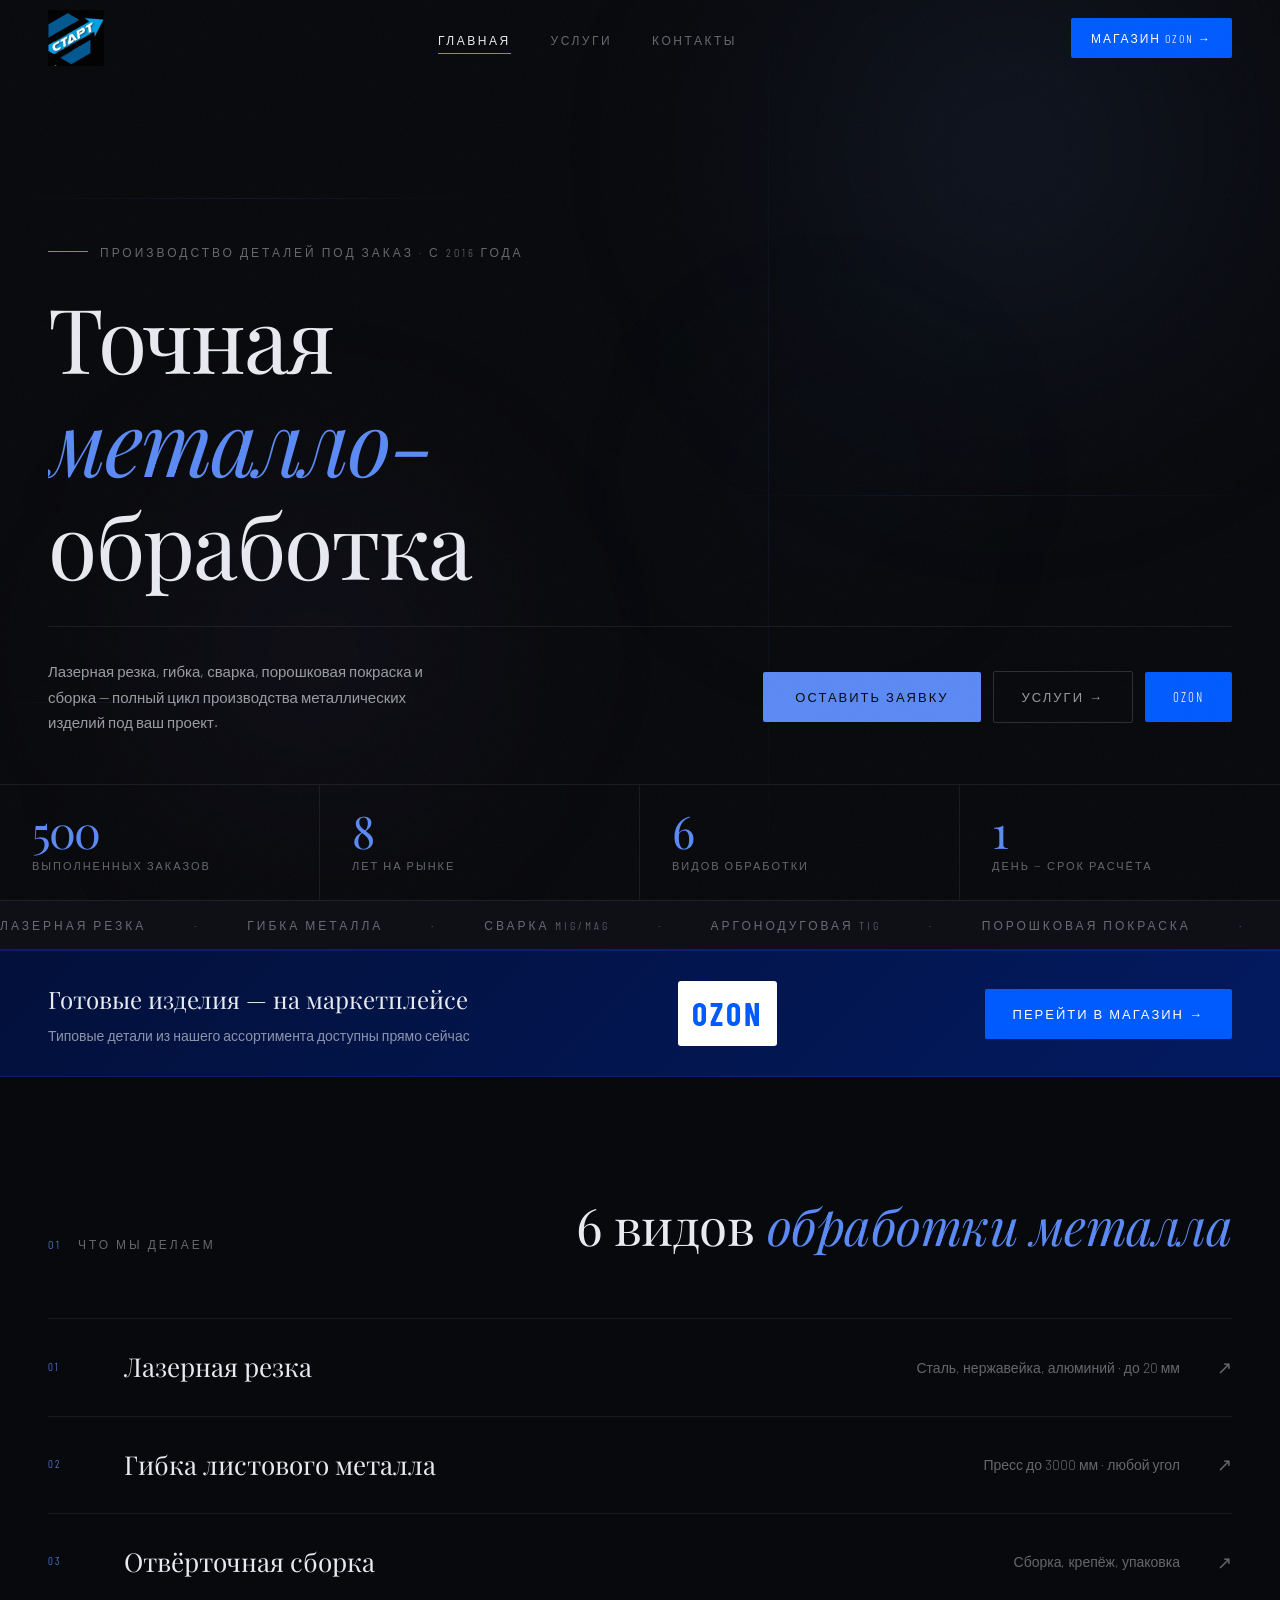
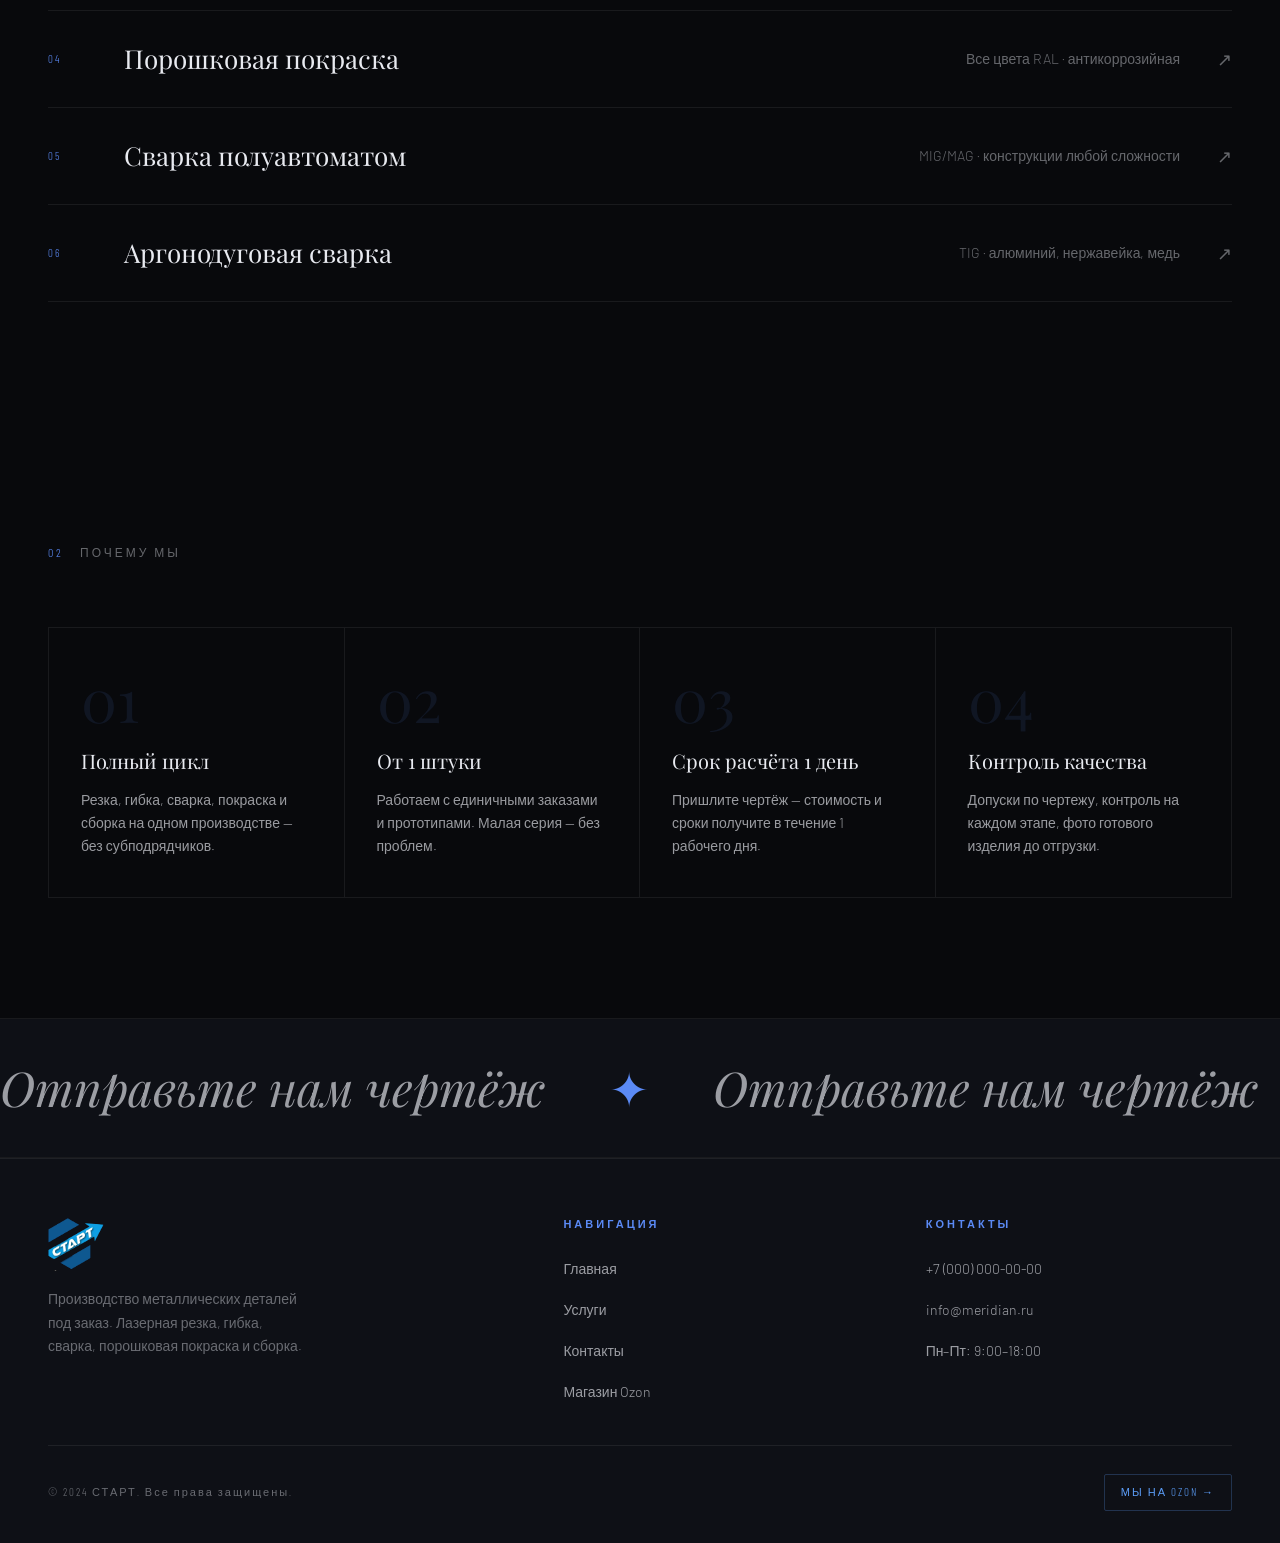
==== commit f957b3cc: "v 0.23" ====
--- a/index.html
+++ b/index.html
@@ -1,4 +1,3 @@
-<!DOCTYPE html>
 <html lang="ru">
 <head>
   <meta charset="UTF-8"/>
@@ -6,8 +5,8 @@
   <title>СТАРТ — Металлообработка под заказ</title>
   <link rel="preconnect" href="https://fonts.googleapis.com"/>
   <link href="https://fonts.googleapis.com/css2?family=Playfair+Display:ital,wght@0,400;0,700;1,400;1,700&family=Barlow:wght@300;400;500&family=Barlow+Condensed:wght@300;400;500;600&display=swap" rel="stylesheet"/>
-  <link rel="stylesheet" href="../CSS/base.css"/>
-  <link rel="stylesheet" href="../CSS/index.css"/>
+  <link rel="stylesheet" href="base.css"/>
+  <link rel="stylesheet" href="index.css"/>
 </head>
 <body>
 <div class="noise"></div>
@@ -19,8 +18,8 @@
   </a>
   <ul class="nav-links">
     <li><a href="index.html"         class="nav-link active">Главная</a></li>
-    <li><a href="html/services.html" class="nav-link">Услуги</a></li>
-    <li><a href="html/contact.html"  class="nav-link">Контакты</a></li>
+    <li><a href="services.html" class="nav-link">Услуги</a></li>
+    <li><a href="contact.html"  class="nav-link">Контакты</a></li>
   </ul>
   <a href="https://www.ozon.ru" target="_blank" rel="noopener" class="btn-ozon" style="padding:10px 20px;font-size:12px;">
     Магазин Ozon →
@@ -33,11 +32,11 @@
 <!-- MOBILE DRAWER -->
 <div class="nav-drawer" id="navDrawer">
   <a href="index.html"         class="nav-link active" onclick="closeMenu()">Главная</a>
-  <a href="html/services.html" class="nav-link"        onclick="closeMenu()">Услуги</a>
-  <a href="html/contact.html"  class="nav-link"        onclick="closeMenu()">Контакты</a>
+  <a href="services.html" class="nav-link"        onclick="closeMenu()">Услуги</a>
+  <a href="contact.html"  class="nav-link"        onclick="closeMenu()">Контакты</a>
   <div class="drawer-btns">
     <a href="https://www.ozon.ru" target="_blank" rel="noopener" class="btn-ozon btn-full">Магазин Ozon →</a>
-    <a href="html/contact.html" class="btn-solid btn-full" onclick="closeMenu()">Оставить заявку</a>
+    <a href="contact.html" class="btn-solid btn-full" onclick="closeMenu()">Оставить заявку</a>
   </div>
 </div>
 
@@ -71,8 +70,8 @@
         полный цикл производства металлических изделий под ваш проект.
       </p>
       <div class="hero-actions">
-        <a href="html/contact.html"  class="btn-solid">Оставить заявку</a>
-        <a href="html/services.html" class="btn-outline">Услуги →</a>
+        <a href="contact.html"  class="btn-solid">Оставить заявку</a>
+        <a href="services.html" class="btn-outline">Услуги →</a>
         <a href="https://www.ozon.ru" target="_blank" rel="noopener" class="btn-ozon">Ozon</a>
       </div>
     </div>
@@ -141,12 +140,12 @@
       <h2 class="sec-title">6 видов <em>обработки металла</em></h2>
     </div>
     <div class="svc-rows">
-      <a href="html/services.html#laser"    class="svc-row reveal"><span class="svc-n">01</span><span class="svc-name">Лазерная резка</span><span class="svc-desc-short">Сталь, нержавейка, алюминий · до 20 мм</span><span class="svc-arrow">↗</span></a>
-      <a href="html/services.html#bending"  class="svc-row reveal"><span class="svc-n">02</span><span class="svc-name">Гибка листового металла</span><span class="svc-desc-short">Пресс до 3000 мм · любой угол</span><span class="svc-arrow">↗</span></a>
-      <a href="html/services.html#assembly" class="svc-row reveal"><span class="svc-n">03</span><span class="svc-name">Отвёрточная сборка</span><span class="svc-desc-short">Сборка, крепёж, упаковка</span><span class="svc-arrow">↗</span></a>
-      <a href="html/services.html#painting" class="svc-row reveal"><span class="svc-n">04</span><span class="svc-name">Порошковая покраска</span><span class="svc-desc-short">Все цвета RAL · антикоррозийная</span><span class="svc-arrow">↗</span></a>
-      <a href="html/services.html#mig"      class="svc-row reveal"><span class="svc-n">05</span><span class="svc-name">Сварка полуавтоматом</span><span class="svc-desc-short">MIG/MAG · конструкции любой сложности</span><span class="svc-arrow">↗</span></a>
-      <a href="html/services.html#tig"      class="svc-row reveal"><span class="svc-n">06</span><span class="svc-name">Аргонодуговая сварка</span><span class="svc-desc-short">TIG · алюминий, нержавейка, медь</span><span class="svc-arrow">↗</span></a>
+      <a href="services.html#laser"    class="svc-row reveal"><span class="svc-n">01</span><span class="svc-name">Лазерная резка</span><span class="svc-desc-short">Сталь, нержавейка, алюминий · до 20 мм</span><span class="svc-arrow">↗</span></a>
+      <a href="services.html#bending"  class="svc-row reveal"><span class="svc-n">02</span><span class="svc-name">Гибка листового металла</span><span class="svc-desc-short">Пресс до 3000 мм · любой угол</span><span class="svc-arrow">↗</span></a>
+      <a href="services.html#assembly" class="svc-row reveal"><span class="svc-n">03</span><span class="svc-name">Отвёрточная сборка</span><span class="svc-desc-short">Сборка, крепёж, упаковка</span><span class="svc-arrow">↗</span></a>
+      <a href="services.html#painting" class="svc-row reveal"><span class="svc-n">04</span><span class="svc-name">Порошковая покраска</span><span class="svc-desc-short">Все цвета RAL · антикоррозийная</span><span class="svc-arrow">↗</span></a>
+      <a href="services.html#mig"      class="svc-row reveal"><span class="svc-n">05</span><span class="svc-name">Сварка полуавтоматом</span><span class="svc-desc-short">MIG/MAG · конструкции любой сложности</span><span class="svc-arrow">↗</span></a>
+      <a href="services.html#tig"      class="svc-row reveal"><span class="svc-n">06</span><span class="svc-name">Аргонодуговая сварка</span><span class="svc-desc-short">TIG · алюминий, нержавейка, медь</span><span class="svc-arrow">↗</span></a>
     </div>
   </div>
 </section>
@@ -172,7 +171,7 @@
 
 <!-- MARQUEE CTA -->
 <section class="marquee-cta">
-  <a href="html/contact.html" class="marquee-cta-inner">
+  <a href="contact.html" class="marquee-cta-inner">
     <div class="marquee-track">
       <span>Отправьте нам чертёж</span><span class="mc-dot">✦</span>
       <span>Отправьте нам чертёж</span><span class="mc-dot">✦</span>
@@ -196,8 +195,8 @@
         <h5>Навигация</h5>
         <ul>
           <li><a href="index.html">Главная</a></li>
-          <li><a href="html/services.html">Услуги</a></li>
-          <li><a href="html/contact.html">Контакты</a></li>
+          <li><a href="services.html">Услуги</a></li>
+          <li><a href="contact.html">Контакты</a></li>
           <li><a href="https://www.ozon.ru" target="_blank" rel="noopener">Магазин Ozon</a></li>
         </ul>
       </div>
@@ -217,6 +216,6 @@
   </div>
 </footer>
 
-<script src="js/main.js"></script>
+<script src="main.js"></script>
 </body>
 </html>
--- a/base.css
+++ b/base.css
@@ -0,0 +1,621 @@
+/* =============================================
+   BASE.CSS — Общие стили
+   Тот же визуальный язык: Playfair + Barlow,
+   тёмный фон, атмосферные орбы, noise.
+   Акцент — янтарно-стальной под металл.
+   Курсор — стандартный браузерный.
+   ============================================= */
+
+:root {
+  --ink:        #08090c;
+  --ink-2:      #0e1016;
+  --ink-3:      #161820;
+  --surface:    #1c1e28;
+  --border:     rgba(255,255,255,0.07);
+  --border-hi:  rgba(255,255,255,0.15);
+  --text:       #e8eaf0;
+  --muted:      rgba(232,234,240,0.42);
+  --muted-hi:   rgba(232,234,240,0.65);
+  --accent:     #5b8af5;          /* синий — оригинальный акцент   */
+  --accent-2:   #a78bfa;          /* фиолетовый второй акцент      */
+  --accent-glow:rgba(91,138,245,0.18);
+  --accent-dim: rgba(91,138,245,0.10);
+
+  --ff-display: 'Playfair Display', serif;
+  --ff-body:    'Barlow', sans-serif;
+  --ff-cond:    'Barlow Condensed', sans-serif;
+
+  --nav-h: 76px;
+  --ease:  cubic-bezier(0.22, 1, 0.36, 1);
+}
+
+*, *::before, *::after { box-sizing: border-box; margin: 0; padding: 0; }
+html { scroll-behavior: smooth; }
+
+body {
+  background: var(--ink);
+  color: var(--text);
+  font-family: var(--ff-body);
+  font-size: 17px;
+  font-weight: 300;
+  line-height: 1.7;
+  overflow-x: hidden;
+}
+
+a { color: inherit; text-decoration: none; }
+img { max-width: 100%; display: block; }
+
+/* NOISE */
+.noise {
+  position: fixed;
+  inset: 0;
+  z-index: 999;
+  pointer-events: none;
+  opacity: 0.032;
+  background-image: url("data:image/svg+xml,%3Csvg viewBox='0 0 256 256' xmlns='http://www.w3.org/2000/svg'%3E%3Cfilter id='n'%3E%3CfeTurbulence type='fractalNoise' baseFrequency='0.9' numOctaves='4' stitchTiles='stitch'/%3E%3C/filter%3E%3Crect width='100%25' height='100%25' filter='url(%23n)'/%3E%3C/svg%3E");
+  background-size: 180px;
+}
+
+/* ─── UTILITIES ────────────────────────────── */
+.container {
+  max-width: 1280px;
+  margin: 0 auto;
+  padding: 0 48px;
+}
+
+.section { padding: 120px 0; }
+
+.sec-head {
+  display: flex;
+  justify-content: space-between;
+  align-items: flex-end;
+  margin-bottom: 64px;
+  gap: 24px;
+}
+
+.sec-meta { display: flex; align-items: center; gap: 16px; }
+
+.sec-num {
+  font-family: var(--ff-cond);
+  font-size: 12px;
+  letter-spacing: 3px;
+  color: var(--accent);
+}
+
+.sec-tag {
+  font-family: var(--ff-cond);
+  font-size: 12px;
+  letter-spacing: 3px;
+  text-transform: uppercase;
+  color: var(--muted);
+}
+
+.sec-title {
+  font-family: var(--ff-display);
+  font-size: clamp(34px, 4vw, 52px);
+  font-weight: 400;
+  line-height: 1.12;
+  letter-spacing: -0.5px;
+}
+
+.sec-title em { font-style: italic; color: var(--accent); }
+
+.sec-link {
+  font-family: var(--ff-cond);
+  font-size: 13px;
+  letter-spacing: 2px;
+  text-transform: uppercase;
+  color: var(--muted-hi);
+  border-bottom: 1px solid var(--border-hi);
+  padding-bottom: 2px;
+  transition: color 0.3s, border-color 0.3s;
+  white-space: nowrap;
+}
+
+.sec-link:hover { color: var(--accent); border-color: var(--accent); }
+
+/* ─── BUTTONS ──────────────────────────────── */
+.btn-solid {
+  display: inline-flex;
+  align-items: center;
+  gap: 10px;
+  background: var(--accent);
+  color: #08090c;
+  font-family: var(--ff-cond);
+  font-size: 13px;
+  letter-spacing: 2px;
+  text-transform: uppercase;
+  padding: 14px 32px;
+  border: none;
+  border-radius: 2px;
+  cursor: pointer;
+  transition: transform 0.3s var(--ease), box-shadow 0.3s var(--ease);
+  position: relative;
+  overflow: hidden;
+}
+
+.btn-solid::after {
+  content: '';
+  position: absolute;
+  inset: 0;
+  background: linear-gradient(135deg, transparent 40%, rgba(255,255,255,0.15));
+  opacity: 0;
+  transition: opacity 0.3s;
+}
+
+.btn-solid:hover { transform: translateY(-2px); box-shadow: 0 12px 36px var(--accent-glow); }
+.btn-solid:hover::after { opacity: 1; }
+
+.btn-outline {
+  display: inline-flex;
+  align-items: center;
+  gap: 10px;
+  font-family: var(--ff-cond);
+  font-size: 13px;
+  letter-spacing: 2px;
+  text-transform: uppercase;
+  color: var(--muted-hi);
+  border: 1px solid var(--border-hi);
+  padding: 14px 28px;
+  border-radius: 2px;
+  cursor: pointer;
+  transition: all 0.3s var(--ease);
+  background: none;
+}
+
+.btn-outline:hover {
+  color: var(--text);
+  border-color: var(--accent);
+  background: var(--accent-glow);
+}
+
+.btn-ozon {
+  display: inline-flex;
+  align-items: center;
+  gap: 8px;
+  background: #005bff;
+  color: #fff;
+  font-family: var(--ff-cond);
+  font-size: 13px;
+  letter-spacing: 2px;
+  text-transform: uppercase;
+  padding: 14px 28px;
+  border-radius: 2px;
+  cursor: pointer;
+  border: none;
+  transition: transform 0.3s var(--ease), box-shadow 0.3s;
+}
+
+.btn-ozon:hover {
+  transform: translateY(-2px);
+  box-shadow: 0 10px 32px rgba(0,91,255,0.35);
+}
+
+.btn-full { width: 100%; justify-content: center; }
+
+/* ─── NAVIGATION ───────────────────────────── */
+.nav {
+  position: fixed;
+  inset: 0 0 auto;
+  z-index: 500;
+  height: var(--nav-h);
+  display: flex;
+  align-items: center;
+  justify-content: space-between;
+  padding: 0 48px;
+  transition: background 0.4s, border-color 0.4s;
+}
+
+.nav.scrolled {
+  background: rgba(8,9,12,0.93);
+  backdrop-filter: blur(24px);
+  -webkit-backdrop-filter: blur(24px);
+  border-bottom: 1px solid var(--border);
+}
+
+.logo {
+  display: flex;
+  align-items: center;
+  flex-shrink: 0;
+}
+
+.logo-img {
+  height: 56px;
+  width: auto;
+  display: block;
+  object-fit: contain;
+  mix-blend-mode: lighten;
+}
+
+/* Fallback-текст (если картинка не загрузится) */
+.logo-name {
+  font-family: var(--ff-cond);
+  font-size: 15px;
+  font-weight: 500;
+  letter-spacing: 5px;
+  text-transform: uppercase;
+  line-height: 1;
+}
+
+.logo-sub {
+  font-family: var(--ff-body);
+  font-size: 9px;
+  letter-spacing: 2px;
+  text-transform: uppercase;
+  color: var(--muted);
+  margin-top: 3px;
+}
+
+.nav-links {
+  display: flex;
+  list-style: none;
+  gap: 40px;
+  align-items: center;
+}
+
+.nav-link {
+  font-family: var(--ff-cond);
+  font-size: 12px;
+  letter-spacing: 2.5px;
+  text-transform: uppercase;
+  color: var(--muted);
+  position: relative;
+  transition: color 0.3s;
+  padding: 4px 0;
+}
+
+.nav-link::after {
+  content: '';
+  position: absolute;
+  bottom: -3px; left: 0;
+  width: 0; height: 1px;
+  background: var(--accent);
+  transition: width 0.3s var(--ease);
+}
+
+.nav-link:hover, .nav-link.active { color: var(--text); }
+.nav-link:hover::after, .nav-link.active::after { width: 100%; }
+
+/* BURGER */
+.burger {
+  display: none;
+  flex-direction: column;
+  gap: 5px;
+  background: none;
+  border: none;
+  cursor: pointer;
+  padding: 6px;
+}
+
+.burger span {
+  display: block;
+  height: 1.5px;
+  background: var(--text);
+  border-radius: 2px;
+  transition: all 0.3s var(--ease);
+}
+
+.burger span:nth-child(1) { width: 22px; }
+.burger span:nth-child(2) { width: 16px; }
+.burger span:nth-child(3) { width: 22px; }
+
+.burger.open span:nth-child(1) { transform: translateY(6.5px) rotate(45deg); width: 22px; }
+.burger.open span:nth-child(2) { opacity: 0; transform: scaleX(0); }
+.burger.open span:nth-child(3) { transform: translateY(-6.5px) rotate(-45deg); width: 22px; }
+
+/* MOBILE DRAWER */
+.nav-drawer {
+  display: none;
+  position: fixed;
+  top: var(--nav-h);
+  left: 0; right: 0;
+  background: rgba(8,9,12,0.98);
+  backdrop-filter: blur(24px);
+  border-bottom: 1px solid var(--border);
+  padding: 36px 24px;
+  flex-direction: column;
+  gap: 4px;
+  z-index: 490;
+}
+
+.nav-drawer.open { display: flex; }
+
+.nav-drawer .nav-link {
+  font-size: 22px;
+  letter-spacing: 3px;
+  padding: 14px 0;
+  border-bottom: 1px solid var(--border);
+  color: var(--muted-hi);
+}
+
+.nav-drawer .nav-link::after { display: none; }
+.nav-drawer .nav-link:hover,
+.nav-drawer .nav-link.active { color: var(--accent); }
+
+.drawer-btns {
+  display: flex;
+  flex-direction: column;
+  gap: 10px;
+  margin-top: 20px;
+}
+
+/* ─── HERO BG ELEMENTS ─────────────────────── */
+.hero-visual {
+  position: absolute;
+  inset: 0;
+  overflow: hidden;
+  pointer-events: none;
+}
+
+.orb {
+  position: absolute;
+  border-radius: 50%;
+  filter: blur(110px);
+}
+
+.orb-1 {
+  width: 700px; height: 700px;
+  background: radial-gradient(circle, rgba(91,138,245,0.12), transparent 65%);
+  top: -200px; right: -80px;
+  animation: drift1 12s ease-in-out infinite;
+}
+
+.orb-2 {
+  width: 500px; height: 500px;
+  background: radial-gradient(circle, rgba(167,139,250,0.08), transparent 65%);
+  bottom: 0; left: 5%;
+  animation: drift2 16s ease-in-out infinite;
+}
+
+.orb-3 {
+  width: 320px; height: 320px;
+  background: radial-gradient(circle, rgba(91,138,245,0.06), transparent 65%);
+  top: 35%; left: 52%;
+  animation: drift1 20s ease-in-out infinite reverse;
+}
+
+@keyframes drift1 {
+  0%,100% { transform: translate(0,0) scale(1); }
+  50%      { transform: translate(-40px,50px) scale(1.04); }
+}
+@keyframes drift2 {
+  0%,100% { transform: translate(0,0); }
+  50%      { transform: translate(50px,-30px); }
+}
+
+/* ─── INNER PAGE HERO ──────────────────────── */
+.inner-hero {
+  position: relative;
+  padding: calc(var(--nav-h) + 80px) 0 72px;
+  border-bottom: 1px solid var(--border);
+  overflow: hidden;
+  min-height: 48vh;
+  display: flex;
+  align-items: flex-end;
+}
+
+.inner-hero-body {
+  position: relative;
+  z-index: 1;
+  width: 100%;
+}
+
+.breadcrumb {
+  display: flex;
+  align-items: center;
+  gap: 12px;
+  margin-bottom: 20px;
+  animation: revealUp 0.6s var(--ease) 0.15s both;
+}
+
+.breadcrumb-sep { color: var(--border-hi); font-family: var(--ff-cond); }
+
+.breadcrumb span {
+  font-family: var(--ff-cond);
+  font-size: 12px;
+  letter-spacing: 2px;
+  text-transform: uppercase;
+  color: var(--muted);
+}
+
+.breadcrumb .bc-active { color: var(--accent); }
+
+.inner-hero-title {
+  font-family: var(--ff-display);
+  font-size: clamp(56px, 9vw, 116px);
+  font-weight: 400;
+  line-height: 1.1;
+  letter-spacing: -2px;
+  overflow: visible;
+  animation: revealUp 0.8s var(--ease) 0.3s both;
+}
+
+.inner-hero-title em {
+  font-style: italic;
+  color: var(--accent);
+  display: block;
+  overflow: visible;
+}
+
+/* ─── TICKER ───────────────────────────────── */
+.ticker-wrap {
+  overflow: hidden;
+  border-top: 1px solid var(--border);
+  border-bottom: 1px solid var(--border);
+  background: var(--ink-2);
+  padding: 14px 0;
+}
+
+.ticker {
+  display: flex;
+  gap: 48px;
+  width: max-content;
+  animation: tickerMove 22s linear infinite;
+  white-space: nowrap;
+}
+
+.ticker span {
+  font-family: var(--ff-cond);
+  font-size: 12px;
+  letter-spacing: 3px;
+  text-transform: uppercase;
+  color: var(--muted);
+}
+
+.ticker .sep { color: var(--accent); }
+
+@keyframes tickerMove {
+  from { transform: translateX(0); }
+  to   { transform: translateX(-50%); }
+}
+
+/* ─── MARQUEE CTA ──────────────────────────── */
+.marquee-cta {
+  overflow: hidden;
+  border-top: 1px solid var(--border);
+  border-bottom: 1px solid var(--border);
+}
+
+.marquee-cta-inner {
+  display: block;
+  padding: 28px 0;
+  background: var(--ink-2);
+  transition: background 0.3s;
+}
+
+.marquee-cta-inner:hover { background: var(--ink-3); }
+
+.marquee-track {
+  display: flex;
+  width: max-content;
+  gap: 64px;
+  white-space: nowrap;
+  animation: tickerMove 16s linear infinite;
+}
+
+.marquee-track span {
+  font-family: var(--ff-display);
+  font-size: clamp(28px, 4vw, 48px);
+  font-weight: 400;
+  font-style: italic;
+  color: var(--muted-hi);
+  transition: color 0.3s;
+}
+
+.marquee-cta-inner:hover .marquee-track span { color: var(--text); }
+.mc-dot { font-style: normal !important; color: var(--accent) !important; }
+
+/* ─── FOOTER ───────────────────────────────── */
+.footer {
+  padding: 56px 0 32px;
+  border-top: 1px solid var(--border);
+  background: var(--ink-2);
+}
+
+.footer-grid {
+  display: grid;
+  grid-template-columns: 1.5fr 1fr 1fr;
+  gap: 56px;
+  margin-bottom: 40px;
+}
+
+.footer-brand p {
+  font-size: 14px;
+  color: var(--muted);
+  line-height: 1.7;
+  max-width: 260px;
+  margin-top: 16px;
+}
+
+.footer-col h5 {
+  font-family: var(--ff-cond);
+  font-size: 11px;
+  letter-spacing: 3px;
+  text-transform: uppercase;
+  color: var(--accent);
+  margin-bottom: 20px;
+}
+
+.footer-col ul { list-style: none; display: flex; flex-direction: column; gap: 12px; }
+
+.footer-col li a,
+.footer-col li span {
+  font-size: 14px;
+  color: var(--muted-hi);
+  transition: color 0.3s;
+}
+
+.footer-col li a:hover { color: var(--accent); }
+
+.footer-bottom {
+  display: flex;
+  align-items: center;
+  justify-content: space-between;
+  padding-top: 28px;
+  border-top: 1px solid var(--border);
+}
+
+.footer-copy {
+  font-family: var(--ff-cond);
+  font-size: 11px;
+  letter-spacing: 2px;
+  color: var(--muted);
+}
+
+.footer-ozon {
+  display: inline-flex;
+  align-items: center;
+  gap: 8px;
+  font-family: var(--ff-cond);
+  font-size: 11px;
+  letter-spacing: 2px;
+  text-transform: uppercase;
+  color: #5b9cf6;
+  border: 1px solid rgba(91,156,246,0.25);
+  padding: 8px 16px;
+  border-radius: 2px;
+  transition: all 0.3s;
+}
+
+.footer-ozon:hover { background: rgba(91,156,246,0.1); border-color: #5b9cf6; }
+
+/* ─── SCROLL REVEAL ────────────────────────── */
+.reveal {
+  opacity: 0;
+  transform: translateY(24px);
+  transition: opacity 0.65s var(--ease), transform 0.65s var(--ease);
+}
+.reveal.in { opacity: 1; transform: none; }
+
+/* ─── KEYFRAMES ────────────────────────────── */
+@keyframes revealUp {
+  from { opacity: 0; transform: translateY(20px); }
+  to   { opacity: 1; transform: none; }
+}
+
+/* inset отрицательный — гарантирует что буквы не обрезаются сверху/снизу */
+@keyframes revealClip {
+  from { clip-path: inset(110% 0 0 0); }
+  to   { clip-path: inset(-20% 0 -20% 0); }
+}
+
+/* ─── RESPONSIVE BASE ──────────────────────── */
+@media (max-width: 960px) {
+  .container { padding: 0 24px; }
+  .nav { padding: 0 24px; }
+  .nav-links { display: none; }
+  .nav .btn-ozon { display: none; }
+  .burger { display: flex; }
+  .section { padding: 80px 0; }
+  .footer-grid { grid-template-columns: 1fr 1fr; gap: 36px; }
+  .footer-brand { grid-column: 1 / -1; }
+  .footer-bottom { flex-direction: column; gap: 16px; text-align: center; }
+}
+
+@media (max-width: 480px) {
+  .container { padding: 0 16px; }
+  .nav { padding: 0 16px; }
+  .footer-grid { grid-template-columns: 1fr; }
+  .section { padding: 60px 0; }
+  .inner-hero-title { letter-spacing: -1.5px; }
+}
--- a/index.css
+++ b/index.css
@@ -0,0 +1,383 @@
+/* =============================================
+   INDEX.CSS — Главная страница
+   ============================================= */
+
+/* ─── HERO ─────────────────────────────────── */
+.hero {
+  position: relative;
+  min-height: 100svh;
+  display: flex;
+  flex-direction: column;
+  justify-content: flex-end;
+  padding-top: var(--nav-h);
+  overflow: hidden;
+}
+
+.hero-lines {
+  position: absolute;
+  inset: 0;
+  pointer-events: none;
+}
+
+.hline {
+  position: absolute;
+  height: 1px;
+  background: linear-gradient(to right, transparent, rgba(91,138,245,0.1), transparent);
+}
+
+.vline {
+  position: absolute;
+  width: 1px;
+  background: linear-gradient(to bottom, transparent, rgba(91,138,245,0.08), transparent);
+}
+
+.hero-body {
+  position: relative;
+  z-index: 1;
+  padding: 60px 48px 0;
+  max-width: 1280px;
+  margin: 0 auto;
+  width: 100%;
+}
+
+.hero-label {
+  display: flex;
+  align-items: center;
+  gap: 12px;
+  margin-bottom: 28px;
+  opacity: 0;
+  animation: revealUp 0.8s var(--ease) 0.25s forwards;
+}
+
+.hero-label-line {
+  display: block;
+  width: 40px; height: 1px;
+  background: var(--accent);
+  flex-shrink: 0;
+}
+
+.hero-label span {
+  font-family: var(--ff-cond);
+  font-size: 12px;
+  letter-spacing: 3px;
+  text-transform: uppercase;
+  color: var(--muted);
+}
+
+.hero-heading {
+  font-family: var(--ff-display);
+  font-size: clamp(48px, 7vw, 100px);
+  font-weight: 400;
+  line-height: 1.05;
+  letter-spacing: -2px;
+  margin-bottom: 0;
+  overflow: visible;
+}
+
+.h-line {
+  display: block;
+  padding: 0.1em 0 0.15em;
+  margin: -0.1em 0 -0.15em;
+  clip-path: inset(0 0 100% 0);
+  animation: revealClip 0.9s var(--ease) forwards;
+}
+
+.h-line[data-d="0"] { animation-delay: 0.35s; }
+.h-line[data-d="1"] { animation-delay: 0.55s; font-style: italic; color: var(--accent); }
+.h-line[data-d="2"] { animation-delay: 0.75s; }
+
+.hero-foot {
+  display: flex;
+  align-items: center;
+  justify-content: space-between;
+  gap: 32px;
+  padding: 32px 0 48px;
+  margin-top: 36px;
+  border-top: 1px solid var(--border);
+  opacity: 0;
+  animation: revealUp 0.8s var(--ease) 0.95s forwards;
+  flex-wrap: wrap;
+}
+
+.hero-desc {
+  font-size: 15px;
+  color: var(--muted-hi);
+  line-height: 1.7;
+  max-width: 400px;
+  flex-shrink: 0;
+}
+
+.hero-actions {
+  display: flex;
+  gap: 12px;
+  align-items: center;
+  flex-wrap: wrap;
+  flex-shrink: 0;
+}
+
+/* STATS ROW */
+.hero-stats {
+  position: relative;
+  z-index: 1;
+  display: grid;
+  grid-template-columns: repeat(4, 1fr);
+  border-top: 1px solid var(--border);
+  opacity: 0;
+  animation: revealUp 0.8s var(--ease) 1.15s forwards;
+}
+
+.hero-stat {
+  padding: 24px 32px;
+  border-right: 1px solid var(--border);
+  display: flex;
+  flex-direction: column;
+  gap: 4px;
+}
+
+.hero-stat:last-child { border-right: none; }
+
+.hero-stat-n {
+  font-family: var(--ff-display);
+  font-size: clamp(32px, 3.5vw, 48px);
+  font-weight: 400;
+  color: var(--accent);
+  letter-spacing: -2px;
+  line-height: 1;
+}
+
+.hero-stat-l {
+  font-family: var(--ff-cond);
+  font-size: 11px;
+  letter-spacing: 2px;
+  text-transform: uppercase;
+  color: var(--muted);
+}
+
+/* ─── OZON BANNER ──────────────────────────── */
+.ozon-banner {
+  background: linear-gradient(135deg, #02103a, #031a60);
+  border-top: 1px solid rgba(0,91,255,0.2);
+  border-bottom: 1px solid rgba(0,91,255,0.2);
+  padding: 28px 0;
+}
+
+.ozon-inner {
+  display: flex;
+  align-items: center;
+  justify-content: space-between;
+  gap: 24px;
+  flex-wrap: wrap;
+}
+
+.ozon-text h3 {
+  font-family: var(--ff-display);
+  font-size: clamp(18px, 2vw, 24px);
+  font-weight: 400;
+  margin-bottom: 4px;
+}
+
+.ozon-text p {
+  font-size: 14px;
+  color: rgba(255,255,255,0.55);
+}
+
+.ozon-logotype {
+  font-family: var(--ff-cond);
+  font-size: 32px;
+  font-weight: 700;
+  letter-spacing: 3px;
+  background: #fff;
+  color: #005bff;
+  padding: 5px 14px;
+  border-radius: 3px;
+  flex-shrink: 0;
+}
+
+/* ─── SERVICES LIST (index style) ──────────── */
+.svc-rows { display: flex; flex-direction: column; }
+
+.svc-row {
+  display: grid;
+  grid-template-columns: 52px 1fr 1fr 28px;
+  align-items: center;
+  gap: 24px;
+  padding: 26px 0;
+  border-top: 1px solid var(--border);
+  cursor: pointer;
+  position: relative;
+  overflow: hidden;
+  transition: all 0.3s var(--ease);
+  text-decoration: none;
+}
+
+.svc-row:last-child { border-bottom: 1px solid var(--border); }
+
+.svc-row::before {
+  content: '';
+  position: absolute;
+  inset: 0;
+  background: var(--ink-3);
+  transform: translateX(-100%);
+  transition: transform 0.4s var(--ease);
+  z-index: 0;
+}
+
+.svc-row:hover::before { transform: translateX(0); }
+.svc-row > * { position: relative; z-index: 1; }
+
+.svc-n {
+  font-family: var(--ff-cond);
+  font-size: 11px;
+  letter-spacing: 2px;
+  color: var(--accent);
+}
+
+.svc-name {
+  font-family: var(--ff-display);
+  font-size: clamp(18px, 2.2vw, 26px);
+  font-weight: 400;
+  transition: color 0.3s;
+}
+
+.svc-row:hover .svc-name { color: var(--accent); }
+
+.svc-desc-short {
+  font-size: 14px;
+  color: var(--muted);
+  text-align: right;
+  transition: color 0.3s;
+}
+
+.svc-row:hover .svc-desc-short { color: var(--muted-hi); }
+
+.svc-arrow {
+  font-size: 18px;
+  color: var(--muted);
+  transition: all 0.3s;
+  text-align: right;
+}
+
+.svc-row:hover .svc-arrow { color: var(--accent); transform: translate(4px,-4px); }
+
+/* ─── PRODUCTION PHOTOS ────────────────────── */
+.photo-grid {
+  display: grid;
+  grid-template-columns: repeat(3, 1fr);
+  gap: 2px;
+  border-top: 1px solid var(--border);
+  border-bottom: 1px solid var(--border);
+}
+
+.photo-cell {
+  position: relative;
+  aspect-ratio: 4/3;
+  background: var(--surface);
+  overflow: hidden;
+}
+
+.photo-placeholder {
+  position: absolute;
+  inset: 0;
+  display: flex;
+  flex-direction: column;
+  align-items: center;
+  justify-content: center;
+  gap: 10px;
+  background: linear-gradient(160deg, var(--ink-3), var(--surface));
+}
+
+.photo-placeholder svg {
+  width: 36px; height: 36px;
+  color: var(--accent);
+  opacity: 0.35;
+}
+
+.photo-placeholder span {
+  font-family: var(--ff-cond);
+  font-size: 10px;
+  letter-spacing: 2px;
+  text-transform: uppercase;
+  color: var(--muted);
+}
+
+.photo-cell img {
+  width: 100%; height: 100%;
+  object-fit: cover;
+  opacity: 0.75;
+  transition: opacity 0.4s, transform 0.5s var(--ease);
+}
+
+.photo-cell:hover img { opacity: 0.95; transform: scale(1.04); }
+
+.photo-label {
+  position: absolute;
+  bottom: 0; left: 0; right: 0;
+  padding: 28px 18px 14px;
+  background: linear-gradient(to top, rgba(8,9,12,0.8), transparent);
+  font-family: var(--ff-cond);
+  font-size: 11px;
+  letter-spacing: 2px;
+  text-transform: uppercase;
+  color: var(--text);
+}
+
+/* ─── WHY GRID ─────────────────────────────── */
+.why-grid {
+  display: grid;
+  grid-template-columns: repeat(4, 1fr);
+  border: 1px solid var(--border);
+}
+
+.why-item {
+  padding: 40px 32px;
+  border-right: 1px solid var(--border);
+  position: relative;
+  transition: background 0.3s;
+}
+
+.why-item:last-child { border-right: none; }
+.why-item:hover { background: var(--ink-3); }
+
+.why-n {
+  font-family: var(--ff-display);
+  font-size: 60px;
+  font-weight: 400;
+  color: rgba(91,138,245,0.1);
+  line-height: 1;
+  margin-bottom: 16px;
+}
+
+.why-item h4 {
+  font-family: var(--ff-display);
+  font-size: 20px;
+  font-weight: 400;
+  margin-bottom: 10px;
+}
+
+.why-item p { font-size: 14px; color: var(--muted-hi); line-height: 1.65; }
+
+/* ─── RESPONSIVE INDEX ─────────────────────── */
+@media (max-width: 960px) {
+  .hero-body { padding: 40px 24px 0; }
+  .hero-foot { flex-direction: column; align-items: flex-start; gap: 20px; }
+  .hero-stats { grid-template-columns: repeat(2, 1fr); }
+  .hero-stat:nth-child(2) { border-right: none; }
+  .hero-stat:nth-child(1),
+  .hero-stat:nth-child(2) { border-bottom: 1px solid var(--border); }
+  .svc-row { grid-template-columns: 40px 1fr 22px; }
+  .svc-desc-short { display: none; }
+  .why-grid { grid-template-columns: 1fr 1fr; }
+  .why-item:nth-child(2) { border-right: none; }
+  .why-item:nth-child(1),
+  .why-item:nth-child(2) { border-bottom: 1px solid var(--border); }
+  .ozon-inner { flex-direction: column; align-items: flex-start; }
+}
+
+@media (max-width: 480px) {
+  .hero-body { padding: 32px 16px 0; }
+  .hero-heading { font-size: clamp(40px, 12vw, 64px); letter-spacing: -1px; }
+  .hero-stats { grid-template-columns: 1fr 1fr; }
+  .hero-stat { padding: 18px 16px; }
+  .why-grid { grid-template-columns: 1fr; }
+  .why-item { border-right: none; border-bottom: 1px solid var(--border); }
+}
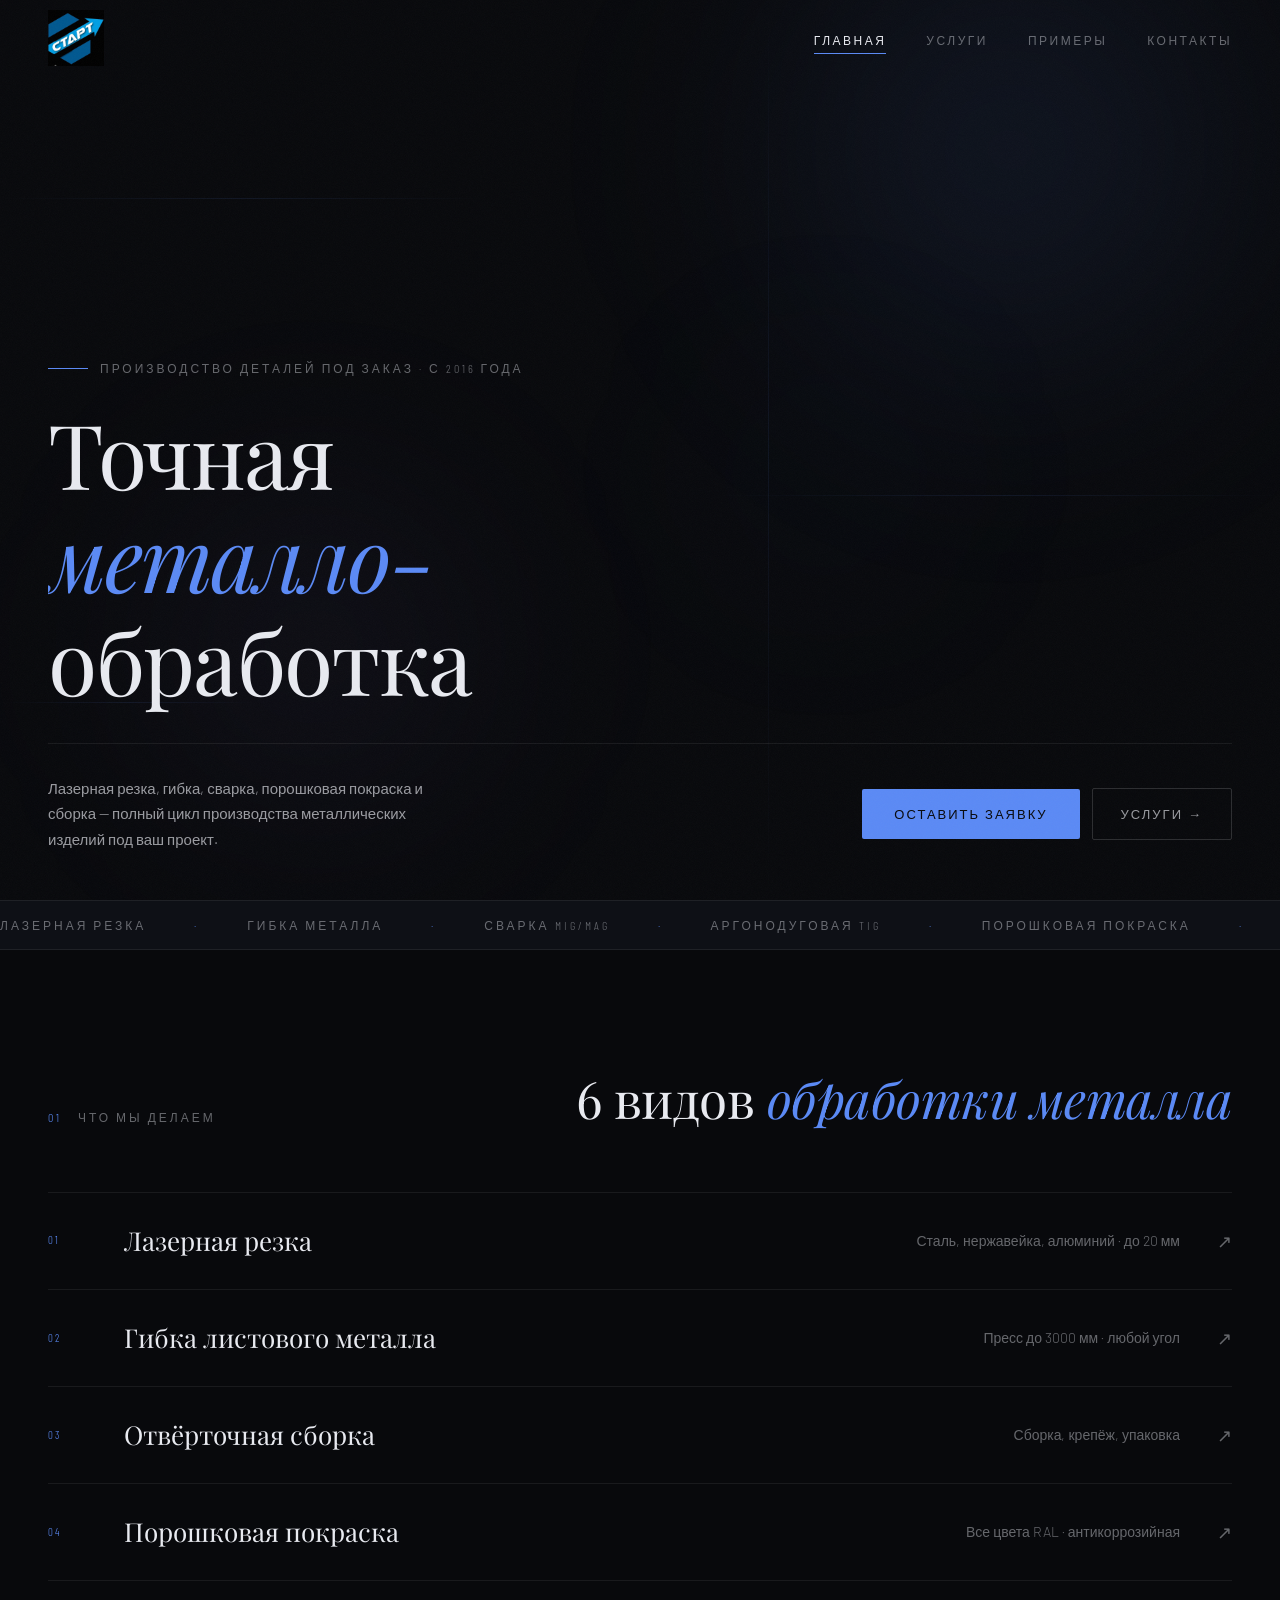
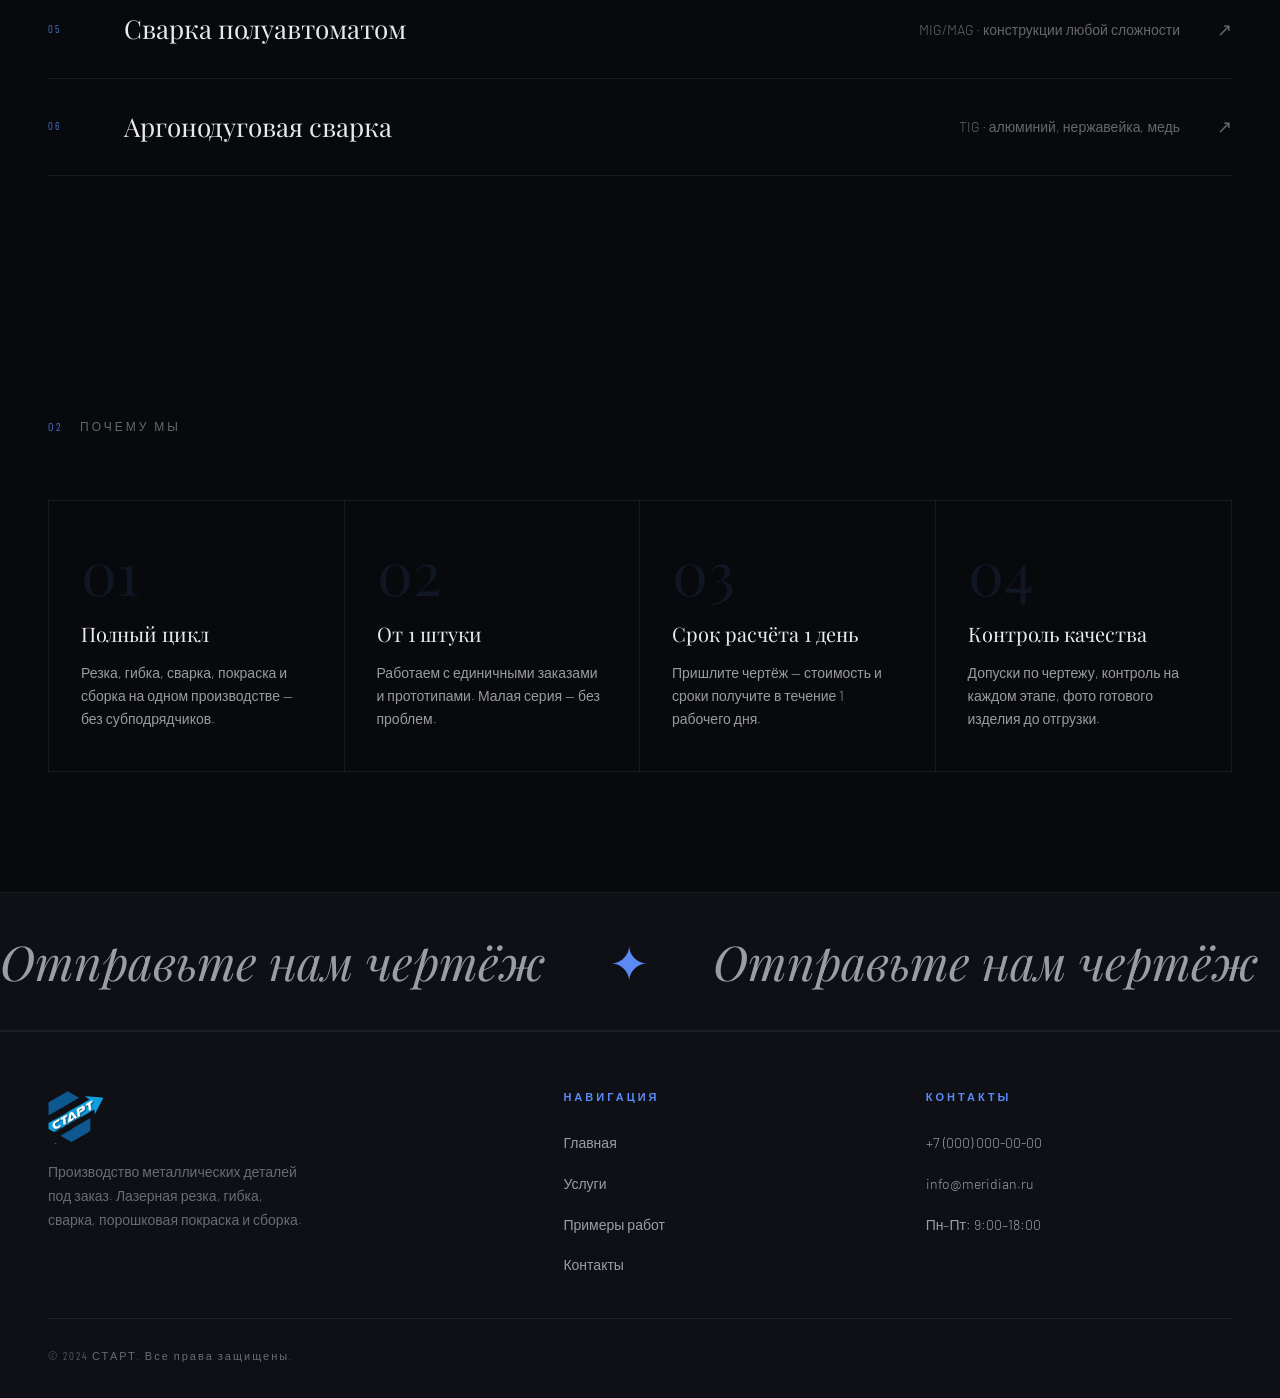
==== commit 178f15d4: "v 0.25" ====
--- a/index.html
+++ b/index.html
@@ -1,3 +1,4 @@
+<!DOCTYPE html>
 <html lang="ru">
 <head>
   <meta charset="UTF-8"/>
@@ -17,13 +18,11 @@
     <img src="logo.png" alt="СТАРТ" class="logo-img"/>
   </a>
   <ul class="nav-links">
-    <li><a href="index.html"         class="nav-link active">Главная</a></li>
+    <li><a href="index.html"    class="nav-link active">Главная</a></li>
     <li><a href="services.html" class="nav-link">Услуги</a></li>
+    <li><a href="works.html"    class="nav-link">Примеры</a></li>
     <li><a href="contact.html"  class="nav-link">Контакты</a></li>
   </ul>
-  <a href="https://www.ozon.ru" target="_blank" rel="noopener" class="btn-ozon" style="padding:10px 20px;font-size:12px;">
-    Магазин Ozon →
-  </a>
   <button class="burger" id="burger" onclick="toggleMenu()">
     <span></span><span></span><span></span>
   </button>
@@ -31,11 +30,11 @@
 
 <!-- MOBILE DRAWER -->
 <div class="nav-drawer" id="navDrawer">
-  <a href="index.html"         class="nav-link active" onclick="closeMenu()">Главная</a>
+  <a href="index.html"    class="nav-link active" onclick="closeMenu()">Главная</a>
   <a href="services.html" class="nav-link"        onclick="closeMenu()">Услуги</a>
+  <a href="works.html"    class="nav-link"        onclick="closeMenu()">Примеры</a>
   <a href="contact.html"  class="nav-link"        onclick="closeMenu()">Контакты</a>
   <div class="drawer-btns">
-    <a href="https://www.ozon.ru" target="_blank" rel="noopener" class="btn-ozon btn-full">Магазин Ozon →</a>
     <a href="contact.html" class="btn-solid btn-full" onclick="closeMenu()">Оставить заявку</a>
   </div>
 </div>
@@ -72,60 +71,31 @@
       <div class="hero-actions">
         <a href="contact.html"  class="btn-solid">Оставить заявку</a>
         <a href="services.html" class="btn-outline">Услуги →</a>
-        <a href="https://www.ozon.ru" target="_blank" rel="noopener" class="btn-ozon">Ozon</a>
       </div>
     </div>
   </div>
 
-  <div class="hero-stats">
-    <div class="hero-stat">
-      <span class="hero-stat-n" data-target="500">0</span>
-      <span class="hero-stat-l">Выполненных заказов</span>
-    </div>
-    <div class="hero-stat">
-      <span class="hero-stat-n" data-target="8">0</span>
-      <span class="hero-stat-l">Лет на рынке</span>
-    </div>
-    <div class="hero-stat">
-      <span class="hero-stat-n" data-target="6">0</span>
-      <span class="hero-stat-l">Видов обработки</span>
-    </div>
-    <div class="hero-stat">
-      <span class="hero-stat-n" data-target="1">0</span>
-      <span class="hero-stat-l">День — срок расчёта</span>
-    </div>
-  </div>
 </section>
 
 <!-- TICKER -->
 <div class="ticker-wrap">
-  <div class="ticker">
-    <span>Лазерная резка</span><span class="sep">·</span>
-    <span>Гибка металла</span><span class="sep">·</span>
-    <span>Сварка MIG/MAG</span><span class="sep">·</span>
-    <span>Аргонодуговая TIG</span><span class="sep">·</span>
-    <span>Порошковая покраска</span><span class="sep">·</span>
-    <span>Отвёрточная сборка</span><span class="sep">·</span>
-    <span>Лазерная резка</span><span class="sep">·</span>
-    <span>Гибка металла</span><span class="sep">·</span>
-    <span>Сварка MIG/MAG</span><span class="sep">·</span>
-    <span>Аргонодуговая TIG</span><span class="sep">·</span>
-    <span>Порошковая покраска</span><span class="sep">·</span>
-    <span>Отвёрточная сборка</span><span class="sep">·</span>
-  </div>
-</div>
-
-<!-- OZON BANNER -->
-<div class="ozon-banner">
-  <div class="container ozon-inner">
-    <div class="ozon-text">
-      <h3>Готовые изделия — на маркетплейсе</h3>
-      <p>Типовые детали из нашего ассортимента доступны прямо сейчас</p>
+  <div class="ticker-track">
+    <div class="ticker-set" aria-hidden="true">
+      <span>Лазерная резка</span><span class="sep">·</span>
+      <span>Гибка металла</span><span class="sep">·</span>
+      <span>Сварка MIG/MAG</span><span class="sep">·</span>
+      <span>Аргонодуговая TIG</span><span class="sep">·</span>
+      <span>Порошковая покраска</span><span class="sep">·</span>
+      <span>Отвёрточная сборка</span><span class="sep">·</span>
     </div>
-    <span class="ozon-logotype">OZON</span>
-    <a href="https://www.ozon.ru" target="_blank" rel="noopener" class="btn-ozon">
-      Перейти в магазин →
-    </a>
+    <div class="ticker-set" aria-hidden="true">
+      <span>Лазерная резка</span><span class="sep">·</span>
+      <span>Гибка металла</span><span class="sep">·</span>
+      <span>Сварка MIG/MAG</span><span class="sep">·</span>
+      <span>Аргонодуговая TIG</span><span class="sep">·</span>
+      <span>Порошковая покраска</span><span class="sep">·</span>
+      <span>Отвёрточная сборка</span><span class="sep">·</span>
+    </div>
   </div>
 </div>
 
@@ -149,7 +119,6 @@
     </div>
   </div>
 </section>
-
 
 <!-- WHY -->
 <section class="section">
@@ -177,6 +146,10 @@
       <span>Отправьте нам чертёж</span><span class="mc-dot">✦</span>
       <span>Отправьте нам чертёж</span><span class="mc-dot">✦</span>
       <span>Отправьте нам чертёж</span><span class="mc-dot">✦</span>
+      <span>Отправьте нам чертёж</span><span class="mc-dot">✦</span>
+      <span>Отправьте нам чертёж</span><span class="mc-dot">✦</span>
+      <span>Отправьте нам чертёж</span><span class="mc-dot">✦</span>
+      <span>Отправьте нам чертёж</span><span class="mc-dot">✦</span>
     </div>
   </a>
 </section>
@@ -187,8 +160,8 @@
     <div class="footer-grid">
       <div class="footer-brand">
         <a href="index.html" class="logo">
-    <img src="logo.png" alt="СТАРТ" class="logo-img"/>
-  </a>
+          <img src="logo.png" alt="СТАРТ" class="logo-img"/>
+        </a>
         <p>Производство металлических деталей под заказ. Лазерная резка, гибка, сварка, порошковая покраска и сборка.</p>
       </div>
       <div class="footer-col">
@@ -196,8 +169,8 @@
         <ul>
           <li><a href="index.html">Главная</a></li>
           <li><a href="services.html">Услуги</a></li>
+          <li><a href="works.html">Примеры работ</a></li>
           <li><a href="contact.html">Контакты</a></li>
-          <li><a href="https://www.ozon.ru" target="_blank" rel="noopener">Магазин Ozon</a></li>
         </ul>
       </div>
       <div class="footer-col">
@@ -211,7 +184,6 @@
     </div>
     <div class="footer-bottom">
       <p class="footer-copy">© 2024 СТАРТ. Все права защищены.</p>
-      <a href="https://www.ozon.ru" target="_blank" rel="noopener" class="footer-ozon">Мы на Ozon →</a>
     </div>
   </div>
 </footer>
--- a/base.css
+++ b/base.css
@@ -446,15 +446,21 @@
   padding: 14px 0;
 }
 
-.ticker {
+.ticker-track {
+  display: flex;
+  width: max-content;
+  animation: tickerScroll 24s linear infinite;
+}
+
+.ticker-set {
   display: flex;
   gap: 48px;
-  width: max-content;
-  animation: tickerMove 22s linear infinite;
+  padding-right: 48px;
   white-space: nowrap;
-}
-
-.ticker span {
+  flex-shrink: 0;
+}
+
+.ticker-set span {
   font-family: var(--ff-cond);
   font-size: 12px;
   letter-spacing: 3px;
@@ -462,11 +468,11 @@
   color: var(--muted);
 }
 
-.ticker .sep { color: var(--accent); }
-
-@keyframes tickerMove {
-  from { transform: translateX(0); }
-  to   { transform: translateX(-50%); }
+.ticker-set .sep { color: var(--accent); }
+
+@keyframes tickerScroll {
+  0%   { transform: translateX(0); }
+  100% { transform: translateX(-50%); }
 }
 
 /* ─── MARQUEE CTA ──────────────────────────── */
@@ -490,7 +496,7 @@
   width: max-content;
   gap: 64px;
   white-space: nowrap;
-  animation: tickerMove 16s linear infinite;
+  animation: tickerScroll 16s linear infinite;
 }
 
 .marquee-track span {
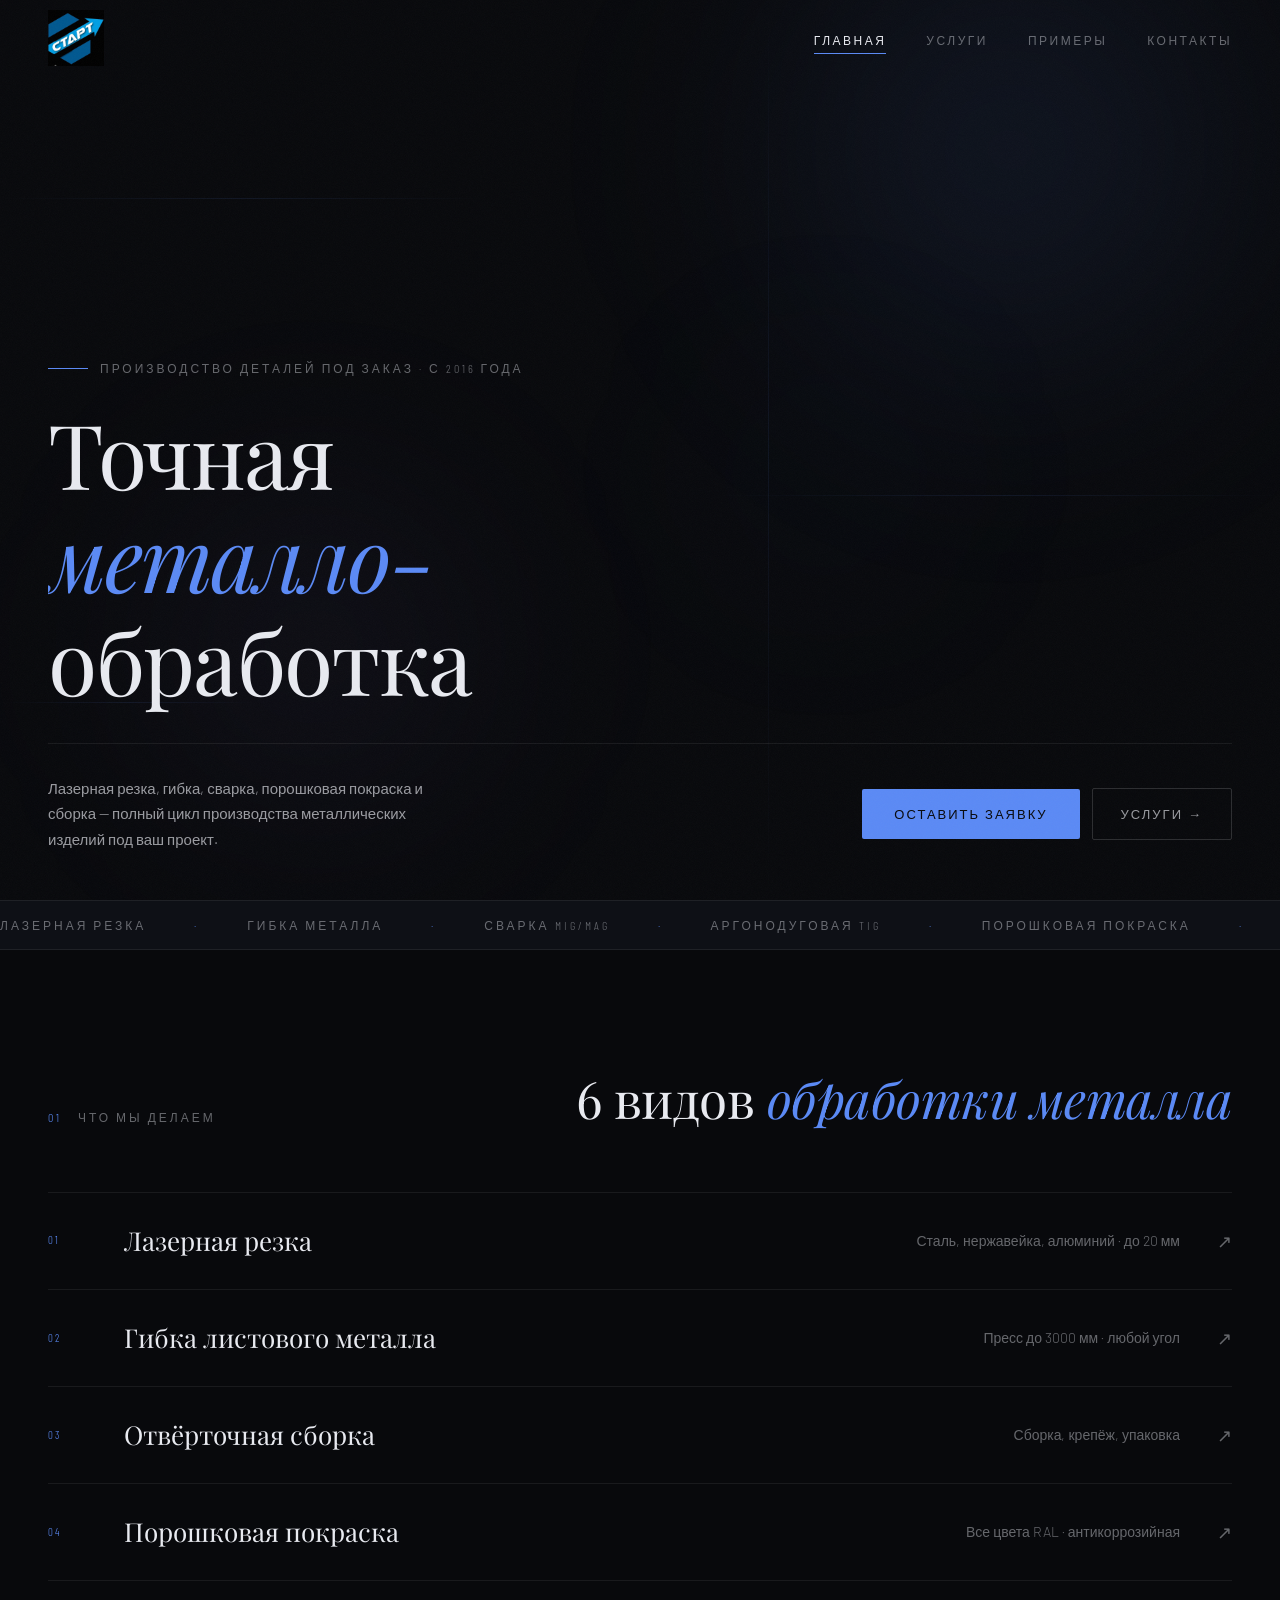
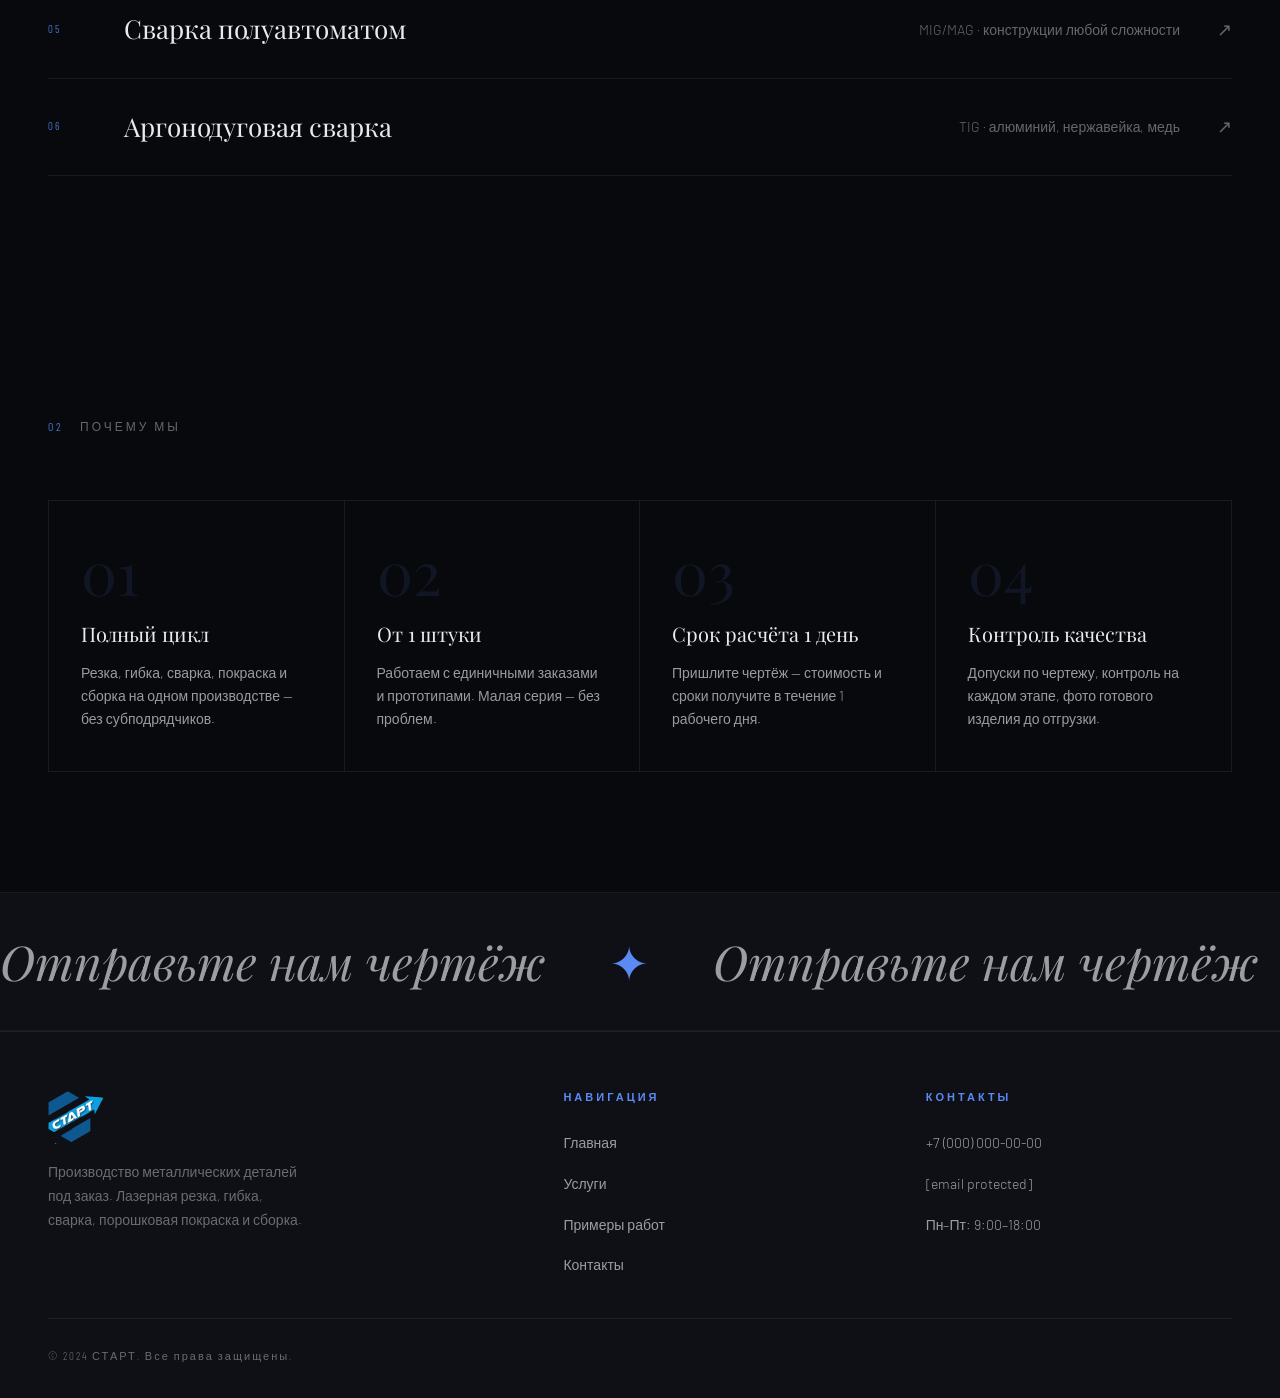
==== commit 7a6e77d4: "v 0.26" ====
--- a/index.html
+++ b/index.html
@@ -177,7 +177,7 @@
         <h5>Контакты</h5>
         <ul>
           <li><span>+7 (000) 000-00-00</span></li>
-          <li><span>info@meridian.ru</span></li>
+          <li><span><a href="/cdn-cgi/l/email-protection" class="__cf_email__" data-cfemail="254c4b434a654840574c414c444b0b5750">[email&#160;protected]</a></span></li>
           <li><span>Пн–Пт: 9:00–18:00</span></li>
         </ul>
       </div>
--- a/index.css
+++ b/index.css
@@ -380,4 +380,4 @@
   .hero-stat { padding: 18px 16px; }
   .why-grid { grid-template-columns: 1fr; }
   .why-item { border-right: none; border-bottom: 1px solid var(--border); }
-}
+}
